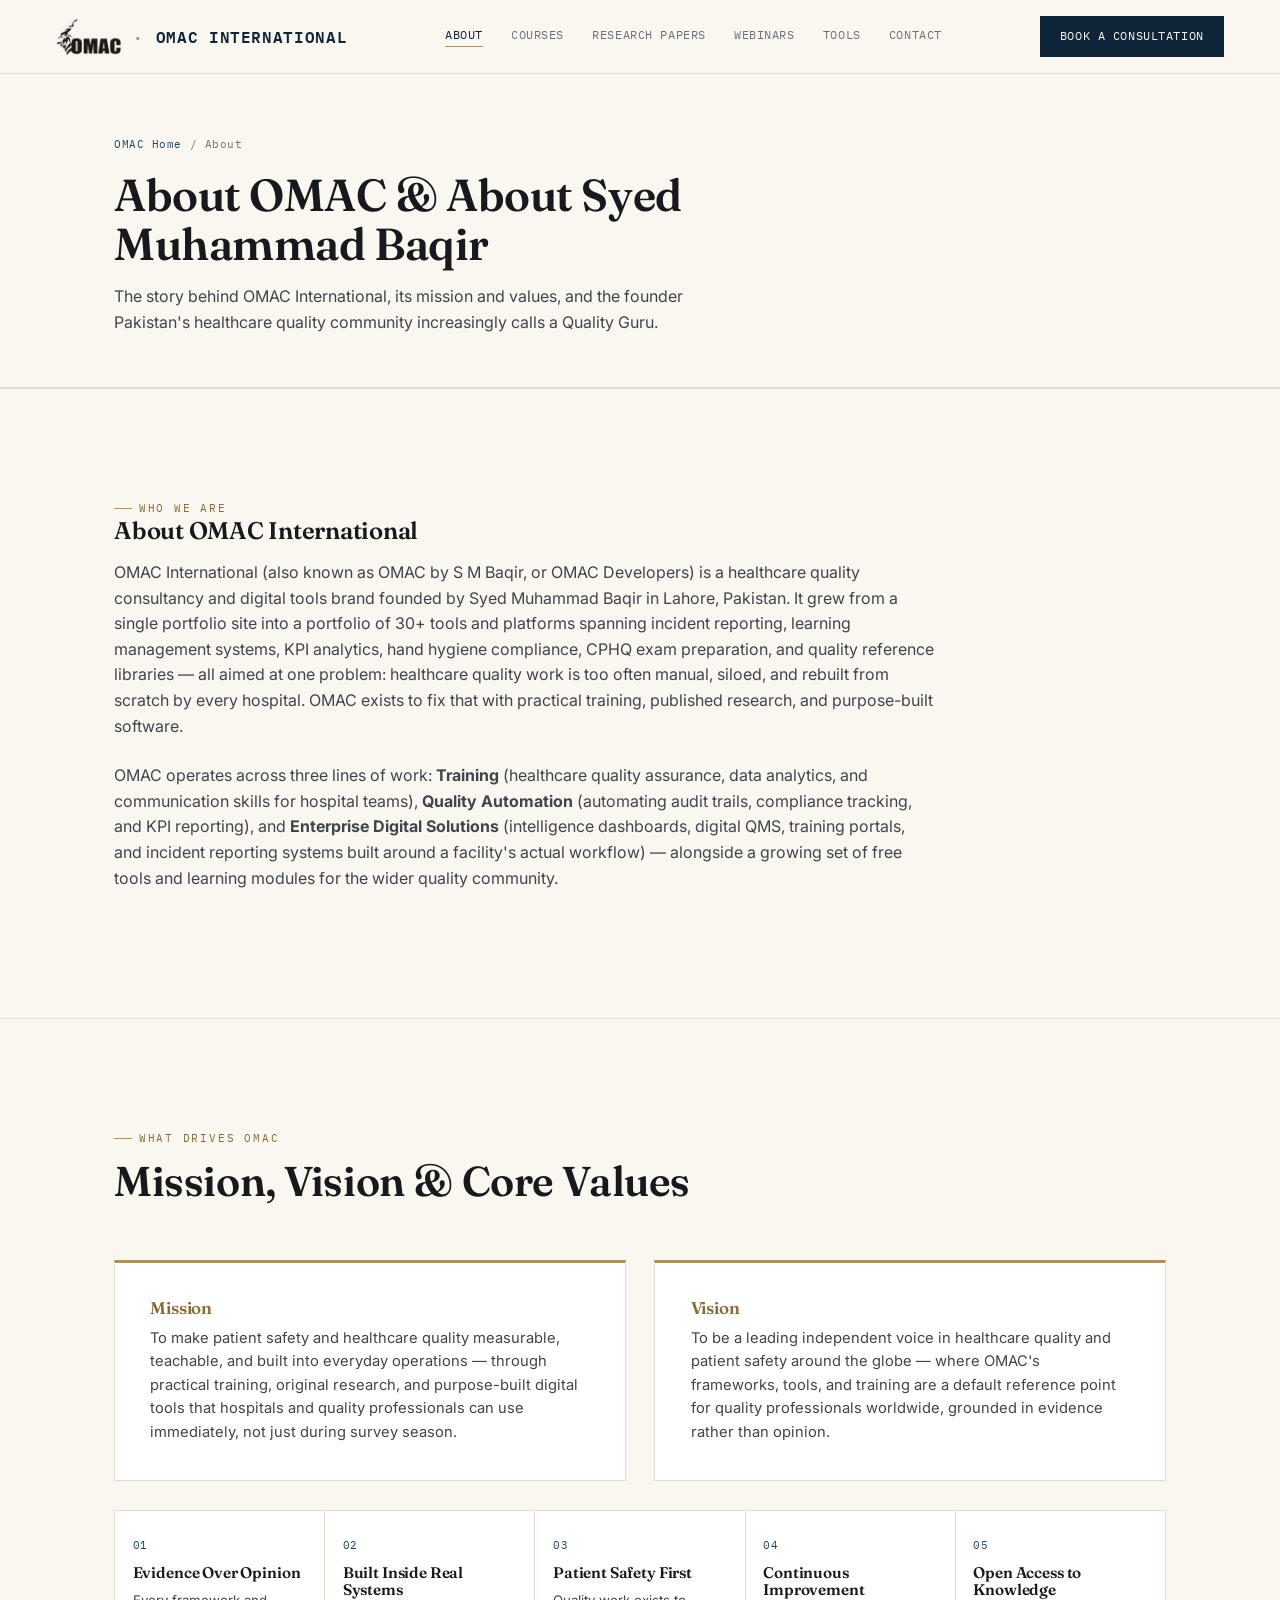
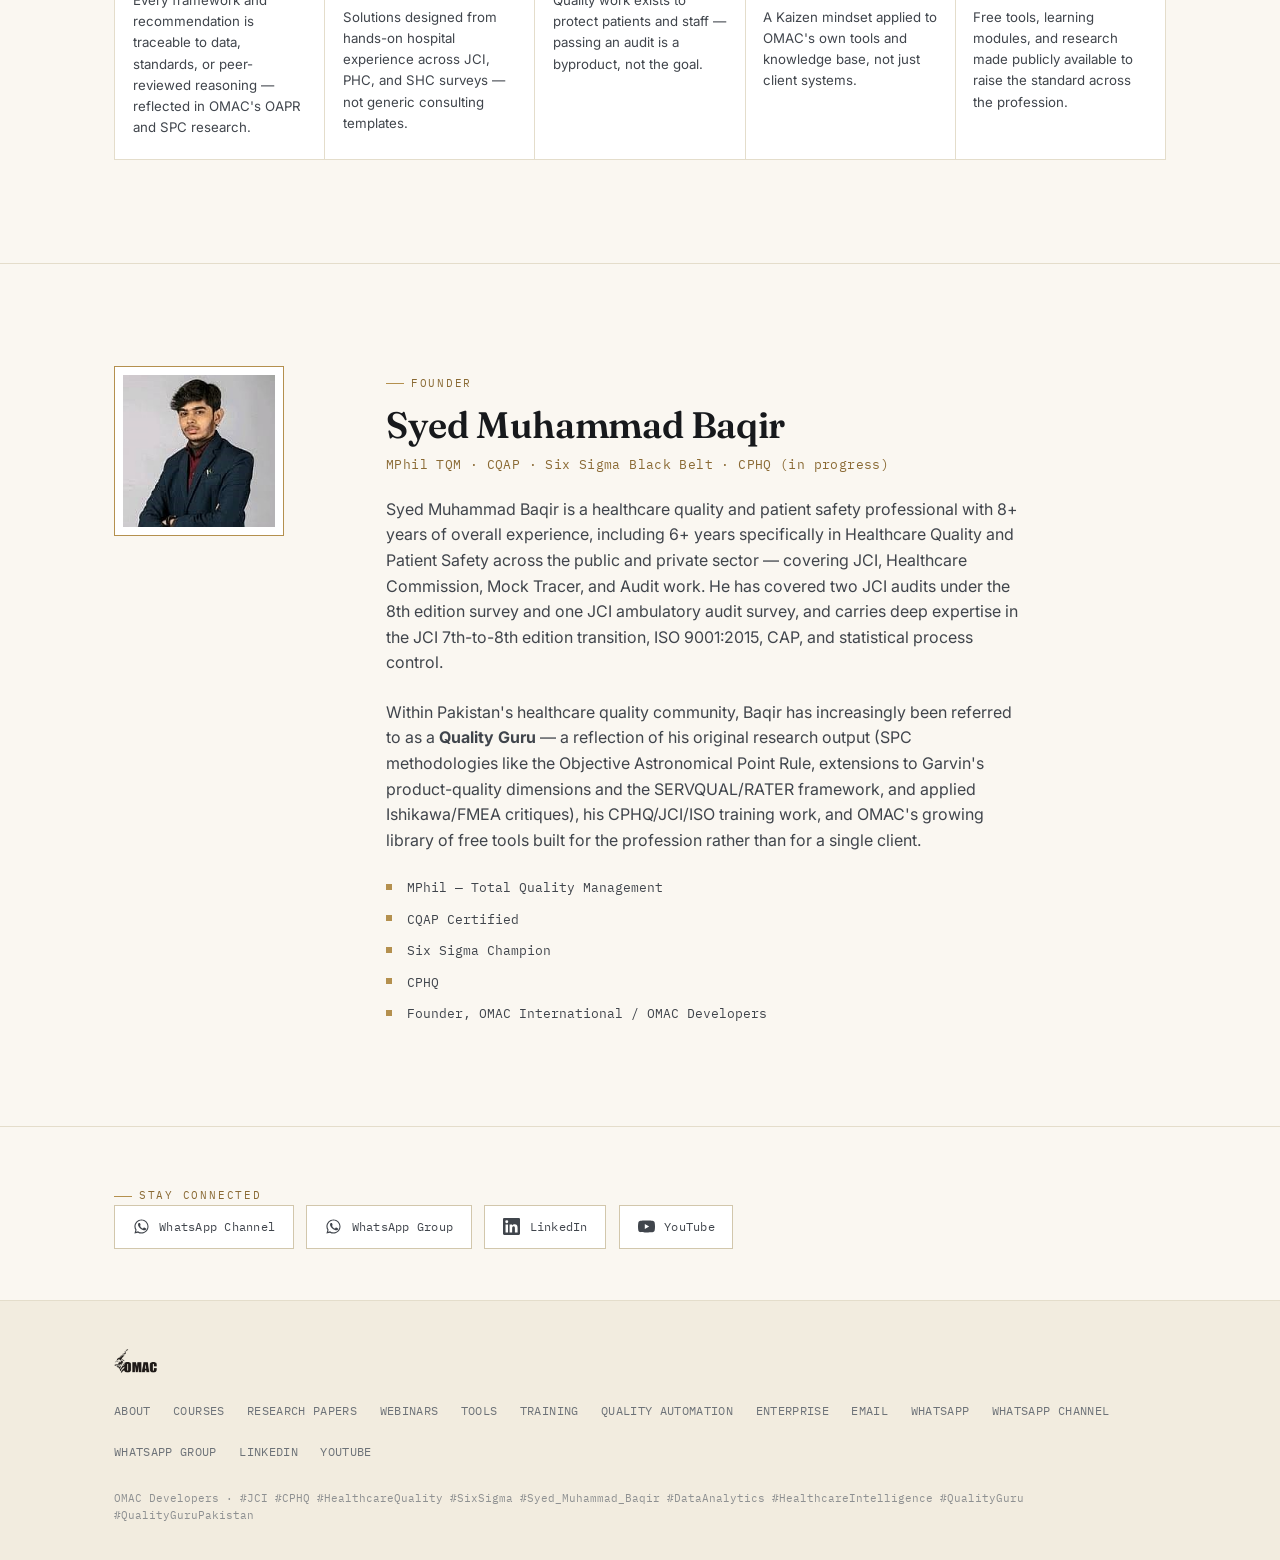
==== about.html @ a47bc17a "Add files via upload" ====
<!DOCTYPE html>
<html lang="en">
<head>
<meta charset="UTF-8">
<meta name="viewport" content="width=device-width, initial-scale=1.0">
<title>About OMAC & Syed Muhammad Baqir | Quality Guru, CPHQ Trainer, JCI Consultant</title>
<meta name="description" content="Learn about OMAC International and its founder Syed Muhammad Baqir — CPHQ Trainer, JCI & ISO Consultant, and Quality Guru in Pakistan's healthcare quality community. Mission, vision, and core values.">
<meta name="keywords" content="About OMAC, Syed Muhammad Baqir, S M Baqir, Quality Guru, Quality Guru Pakistan, OMAC International, OMAC Mission Vision Values, CPHQ Trainer Lahore, JCI Consultant Pakistan, ISO 9001 Consultant, healthcare quality guru">
<meta name="author" content="Syed Muhammad Baqir">
<link rel="canonical" href="https://syedbaqir291-debug.github.io/OMAC/about.html">

<link rel="icon" type="image/png" sizes="32x32" href="assets/images/favicon-32.png">
<link rel="icon" type="image/png" sizes="16x16" href="assets/images/favicon-16.png">
<link rel="apple-touch-icon" sizes="180x180" href="assets/images/favicon-180.png">

<!-- Open Graph -->
<meta property="og:type" content="website">
<meta property="og:title" content="About OMAC & Syed Muhammad Baqir | Quality Guru, CPHQ Trainer, JCI Consultant">
<meta property="og:description" content="Learn about OMAC International and its founder Syed Muhammad Baqir — CPHQ Trainer, JCI & ISO Consultant, and Quality Guru in Pakistan's healthcare quality community. Mission, vision, and core values.">
<meta property="og:url" content="https://syedbaqir291-debug.github.io/OMAC/about.html">
<meta property="og:site_name" content="OMAC International">
<meta property="og:image" content="https://syedbaqir291-debug.github.io/OMAC/assets/images/og-cover.jpg">

<meta name="twitter:card" content="summary_large_image">
<meta name="twitter:title" content="About OMAC & Syed Muhammad Baqir | Quality Guru, CPHQ Trainer, JCI Consultant">
<meta name="twitter:description" content="Learn about OMAC International and its founder Syed Muhammad Baqir — CPHQ Trainer, JCI & ISO Consultant, and Quality Guru in Pakistan's healthcare quality community. Mission, vision, and core values.">
<meta name="twitter:image" content="https://syedbaqir291-debug.github.io/OMAC/assets/images/og-cover.jpg">

<link rel="preconnect" href="https://fonts.googleapis.com">
<link rel="preconnect" href="https://fonts.gstatic.com" crossorigin>
<link href="https://fonts.googleapis.com/css2?family=Fraunces:ital,opsz,wght@0,9..144,400;0,9..144,500;0,9..144,600;1,9..144,500&family=Inter:wght@400;500;600&family=IBM+Plex+Mono:wght@400;500;600&display=swap" rel="stylesheet">
<link rel="stylesheet" href="assets/css/style.css">


<script type="application/ld+json">
{
  "@context": "https://schema.org",
  "@graph": [
    {
      "@type": "WebPage",
      "@id": "https://syedbaqir291-debug.github.io/OMAC/about.html#webpage",
      "url": "https://syedbaqir291-debug.github.io/OMAC/about.html",
      "name": "About OMAC & Syed Muhammad Baqir | Quality Guru, CPHQ Trainer, JCI Consultant",
      "description": "Learn about OMAC International and its founder Syed Muhammad Baqir — CPHQ Trainer, JCI & ISO Consultant, and Quality Guru in Pakistan's healthcare quality community. Mission, vision, and core values.",
      "isPartOf": { "@id": "https://syedbaqir291-debug.github.io/OMAC/#website" },
      "about": { "@id": "https://syedbaqir291-debug.github.io/OMAC/#person" },
      "publisher": { "@id": "https://syedbaqir291-debug.github.io/OMAC/#organization" }
    },
    {
      "@type": "BreadcrumbList",
      "itemListElement": [
        { "@type": "ListItem", "position": 1, "name": "OMAC Home", "item": "https://syedbaqir291-debug.github.io/OMAC/" },
        { "@type": "ListItem", "position": 2, "name": "About", "item": "https://syedbaqir291-debug.github.io/OMAC/about.html" }
      ]
    }
  ]
}
</script>
</head>
<body>

<div class="vital-line-wrap" aria-hidden="true">
  <svg viewBox="0 0 56 840" preserveAspectRatio="none">
    <path id="vitalPath" d="M28,0 L28,40 L20,55 L36,70 L24,85 L28,100 L28,140
      L28,180 L20,195 L36,210 L24,225 L28,240 L28,280
      L28,320 L20,335 L36,350 L24,365 L28,380 L28,420
      L28,460 L20,475 L36,490 L24,505 L28,520 L28,560
      L28,600 L20,615 L36,630 L24,645 L28,660 L28,700
      L28,740 L20,755 L36,770 L24,785 L28,800 L28,840" />
    <circle id="vitalDot" class="vital-dot" r="4" cx="28" cy="0"></circle>
  </svg>
</div>

<header class="nav">
  <a href="index.html" class="nav-logo">
    <img src="assets/images/logo-dark.png" alt="OMAC International" class="nav-logo-img">
    <span class="nav-logo-divider">·</span>
    <span>OMAC <span class="brand-secondary">INTERNATIONAL</span></span>
  </a>
  <nav class="nav-links" id="navLinks">
    <a href="about.html" class="active">About</a>
    <a href="courses.html">Courses</a>
    <a href="research-papers.html">Research Papers</a>
    <a href="webinars.html">Webinars</a>
    <a href="tools.html">Tools</a>
    <a href="index.html#contact-teaser">Contact</a>
    <a href="https://wa.me/923014566652?text=Hi%2C%20I%27d%20like%20to%20book%20a%20consultation%20with%20OMAC%20International." target="_blank" rel="noopener" class="nav-cta-mobile">Book a Consultation</a>
  </nav>
  <div class="nav-right">
    <button class="nav-toggle" aria-label="Toggle navigation">MENU</button>
    <a href="https://wa.me/923014566652?text=Hi%2C%20I%27d%20like%20to%20book%20a%20consultation%20with%20OMAC%20International." target="_blank" rel="noopener" class="nav-cta">Book a Consultation</a>
  </div>
</header>

<main>
  <section class="page-header" data-blip>
    <div class="wrap">
      <span class="breadcrumb"><a href="index.html">OMAC Home</a> / About</span>
      <h1 data-reveal>About OMAC & About Syed Muhammad Baqir</h1>
      <p class="lead" data-reveal data-reveal-delay="1">The story behind OMAC International, its mission and values, and the founder Pakistan's healthcare quality community increasingly calls a Quality Guru.</p>
    </div>
  </section>


  <!-- ============ ABOUT OMAC ============ -->
  <section class="intro-panel" id="about-omac" data-blip>
    <div class="wrap">
      <span class="eyebrow" data-reveal>Who We Are</span>
      <h2 data-reveal data-reveal-delay="1" style="margin-bottom:1rem;">About OMAC International</h2>
      <p class="about-bio" data-reveal data-reveal-delay="2" style="max-width:820px;">OMAC International (also known as OMAC by S M Baqir, or OMAC Developers) is a healthcare quality consultancy and digital tools brand founded by Syed Muhammad Baqir in Lahore, Pakistan. It grew from a single portfolio site into a portfolio of 30+ tools and platforms spanning incident reporting, learning management systems, KPI analytics, hand hygiene compliance, CPHQ exam preparation, and quality reference libraries — all aimed at one problem: healthcare quality work is too often manual, siloed, and rebuilt from scratch by every hospital. OMAC exists to fix that with practical training, published research, and purpose-built software.</p>
      <p class="about-bio" data-reveal data-reveal-delay="3" style="max-width:820px; margin-top:1rem;">OMAC operates across three lines of work: <strong>Training</strong> (healthcare quality assurance, data analytics, and communication skills for hospital teams), <strong>Quality Automation</strong> (automating audit trails, compliance tracking, and KPI reporting), and <strong>Enterprise Digital Solutions</strong> (intelligence dashboards, digital QMS, training portals, and incident reporting systems built around a facility's actual workflow) — alongside a growing set of free tools and learning modules for the wider quality community.</p>
    </div>
  </section>

  <!-- ============ MISSION / VISION / VALUES ============ -->
  <section class="service-panel" id="mission-vision" data-blip style="scroll-margin-top: 90px;">
    <div class="wrap">
      <div class="panel-head" data-reveal>
        <div>
          <span class="eyebrow">What Drives OMAC</span>
          <h2>Mission, Vision &amp; Core Values</h2>
        </div>
      </div>
      <div class="mv-grid" data-reveal>
        <div class="mv-card">
          <h3>Mission</h3>
          <p>To make patient safety and healthcare quality measurable, teachable, and built into everyday operations — through practical training, original research, and purpose-built digital tools that hospitals and quality professionals can use immediately, not just during survey season.</p>
        </div>
        <div class="mv-card">
          <h3>Vision</h3>
          <p>To be a leading independent voice in healthcare quality and patient safety around the globe — where OMAC's frameworks, tools, and training are a default reference point for quality professionals worldwide, grounded in evidence rather than opinion.</p>
        </div>
      </div>
      <div class="values-grid" data-reveal>
        <div class="value-card">
          <span class="num">01</span>
          <h4>Evidence Over Opinion</h4>
          <p>Every framework and recommendation is traceable to data, standards, or peer-reviewed reasoning — reflected in OMAC's OAPR and SPC research.</p>
        </div>
        <div class="value-card">
          <span class="num">02</span>
          <h4>Built Inside Real Systems</h4>
          <p>Solutions designed from hands-on hospital experience across JCI, PHC, and SHC surveys — not generic consulting templates.</p>
        </div>
        <div class="value-card">
          <span class="num">03</span>
          <h4>Patient Safety First</h4>
          <p>Quality work exists to protect patients and staff — passing an audit is a byproduct, not the goal.</p>
        </div>
        <div class="value-card">
          <span class="num">04</span>
          <h4>Continuous Improvement</h4>
          <p>A Kaizen mindset applied to OMAC's own tools and knowledge base, not just client systems.</p>
        </div>
        <div class="value-card">
          <span class="num">05</span>
          <h4>Open Access to Knowledge</h4>
          <p>Free tools, learning modules, and research made publicly available to raise the standard across the profession.</p>
        </div>
      </div>
    </div>
  </section>

  <!-- ============ ABOUT SYED MUHAMMAD BAQIR ============ -->
  <section class="intro-panel" id="syed-muhammad-baqir" data-blip style="scroll-margin-top: 90px;">
    <div class="wrap about-grid">
      <div class="about-photo" data-reveal>
        <img src="assets/images/baqir-headshot.jpg" alt="Syed Muhammad Baqir, Founder of OMAC International and healthcare quality guru based in Lahore, Pakistan" width="199" height="199" loading="lazy">
      </div>
      <div class="about-copy" data-reveal data-reveal-delay="1">
        <span class="eyebrow">Founder</span>
        <h2>Syed Muhammad Baqir</h2>
        <p class="credentials-line">MPhil TQM · CQAP · Six Sigma Black Belt · CPHQ (in progress)</p>
        <p class="about-bio">Syed Muhammad Baqir is a healthcare quality and patient safety professional with 8+ years of overall experience, including 6+ years specifically in Healthcare Quality and Patient Safety across the public and private sector — covering JCI, Healthcare Commission, Mock Tracer, and Audit work. He has covered two JCI audits under the 8th edition survey and one JCI ambulatory audit survey, and carries deep expertise in the JCI 7th-to-8th edition transition, ISO 9001:2015, CAP, and statistical process control.</p>
        <p class="about-bio" style="margin-top:1rem;">Within Pakistan's healthcare quality community, Baqir has increasingly been referred to as a <strong>Quality Guru</strong> — a reflection of his original research output (SPC methodologies like the Objective Astronomical Point Rule, extensions to Garvin's product-quality dimensions and the SERVQUAL/RATER framework, and applied Ishikawa/FMEA critiques), his CPHQ/JCI/ISO training work, and OMAC's growing library of free tools built for the profession rather than for a single client.</p>
        <ul class="credential-list">
          <li>MPhil — Total Quality Management</li>
          <li>CQAP Certified</li>
          <li>Six Sigma Champion</li>
          <li>CPHQ
          <li>Founder, OMAC International / OMAC Developers</li>
        </ul>
      </div>
    </div>
  </section>


  <!-- ============ CONNECT / SOCIAL ============ -->
  <section class="social-panel" id="connect" data-blip>
    <div class="wrap">
      <span class="eyebrow" data-reveal>Stay Connected</span>
      <div class="social-bar" data-reveal data-reveal-delay="1">
        <a href="https://whatsapp.com/channel/0029VbDNtEd3gvWicqcQNV20" target="_blank" rel="noopener" class="social-btn wa"><svg viewBox="0 0 24 24"><path d="M17.5 14.4c-.3-.1-1.6-.8-1.9-.9-.2-.1-.4-.1-.6.1-.2.3-.7.9-.8 1-.2.2-.3.2-.5.1-.3-.1-1.2-.4-2.2-1.4-.8-.7-1.4-1.6-1.5-1.9-.2-.3 0-.5.1-.6.1-.1.3-.3.4-.5.1-.1.2-.3.2-.4.1-.2 0-.3 0-.5-.1-.1-.6-1.5-.8-2-.2-.5-.4-.5-.6-.5h-.5c-.2 0-.5.1-.7.3-.2.3-1 1-1 2.3 0 1.4 1 2.7 1.1 2.9.1.2 2 3.1 4.9 4.3.7.3 1.2.5 1.6.6.7.2 1.3.2 1.8.1.5-.1 1.6-.7 1.9-1.3.2-.6.2-1.1.2-1.2-.1-.2-.3-.2-.5-.3zM12 2C6.5 2 2 6.5 2 12c0 1.9.5 3.6 1.4 5.1L2 22l5-1.3c1.4.8 3.1 1.3 4.9 1.3 5.5 0 10-4.5 10-10S17.5 2 12 2zm0 18.1c-1.6 0-3.1-.4-4.4-1.2l-.3-.2-3 .8.8-2.9-.2-.3C4.1 15 3.6 13.5 3.6 12c0-4.6 3.8-8.4 8.4-8.4s8.4 3.8 8.4 8.4-3.8 8.4-8.4 8.4z"/></svg>WhatsApp Channel</a>
        <a href="https://chat.whatsapp.com/Ly8bDwkvu3qADZxSJCcYvq" target="_blank" rel="noopener" class="social-btn wa"><svg viewBox="0 0 24 24"><path d="M17.5 14.4c-.3-.1-1.6-.8-1.9-.9-.2-.1-.4-.1-.6.1-.2.3-.7.9-.8 1-.2.2-.3.2-.5.1-.3-.1-1.2-.4-2.2-1.4-.8-.7-1.4-1.6-1.5-1.9-.2-.3 0-.5.1-.6.1-.1.3-.3.4-.5.1-.1.2-.3.2-.4.1-.2 0-.3 0-.5-.1-.1-.6-1.5-.8-2-.2-.5-.4-.5-.6-.5h-.5c-.2 0-.5.1-.7.3-.2.3-1 1-1 2.3 0 1.4 1 2.7 1.1 2.9.1.2 2 3.1 4.9 4.3.7.3 1.2.5 1.6.6.7.2 1.3.2 1.8.1.5-.1 1.6-.7 1.9-1.3.2-.6.2-1.1.2-1.2-.1-.2-.3-.2-.5-.3zM12 2C6.5 2 2 6.5 2 12c0 1.9.5 3.6 1.4 5.1L2 22l5-1.3c1.4.8 3.1 1.3 4.9 1.3 5.5 0 10-4.5 10-10S17.5 2 12 2zm0 18.1c-1.6 0-3.1-.4-4.4-1.2l-.3-.2-3 .8.8-2.9-.2-.3C4.1 15 3.6 13.5 3.6 12c0-4.6 3.8-8.4 8.4-8.4s8.4 3.8 8.4 8.4-3.8 8.4-8.4 8.4z"/></svg>WhatsApp Group</a>
        <a href="https://www.linkedin.com/company/omac-solutions/" target="_blank" rel="noopener" class="social-btn li"><svg viewBox="0 0 24 24"><path d="M20.4 20.4h-3.6v-5.6c0-1.3 0-3-1.8-3s-2.1 1.4-2.1 2.9v5.7H9.3V9h3.5v1.6h.1c.5-.9 1.7-1.8 3.4-1.8 3.6 0 4.3 2.4 4.3 5.5v6.1zM5.3 7.4a2.1 2.1 0 1 1 0-4.2 2.1 2.1 0 0 1 0 4.2zM7.1 20.4H3.6V9h3.5v11.4zM22.2 0H1.8C.8 0 0 .8 0 1.7v20.6C0 23.2.8 24 1.8 24h20.4c1 0 1.8-.8 1.8-1.7V1.7C24 .8 23.2 0 22.2 0z"/></svg>LinkedIn</a>
        <a href="https://youtube.com/@syed-muhammad-baqir?si=8lJSC3jI-buDQ4jl" target="_blank" rel="noopener" class="social-btn yt"><svg viewBox="0 0 24 24"><path d="M23.5 6.2a3 3 0 0 0-2.1-2.1C19.5 3.5 12 3.5 12 3.5s-7.5 0-9.4.6A3 3 0 0 0 .5 6.2 31.6 31.6 0 0 0 0 12a31.6 31.6 0 0 0 .5 5.8 3 3 0 0 0 2.1 2.1c1.9.6 9.4.6 9.4.6s7.5 0 9.4-.6a3 3 0 0 0 2.1-2.1A31.6 31.6 0 0 0 24 12a31.6 31.6 0 0 0-.5-5.8zM9.6 15.5V8.5L15.8 12l-6.2 3.5z"/></svg>YouTube</a>
      </div>
    </div>
  </section>


</main>

<footer>
  <div class="wrap">
    <div class="footer-grid">
      <div class="footer-logo">
        <img src="assets/images/logo-dark.png" alt="OMAC International" class="footer-logo-img">
      </div>
      <div class="footer-links">
        <a href="about.html">About</a>
        <a href="courses.html">Courses</a>
        <a href="research-papers.html">Research Papers</a>
        <a href="webinars.html">Webinars</a>
        <a href="tools.html">Tools</a>
        <a href="index.html#training">Training</a>
        <a href="index.html#quality-automation">Quality Automation</a>
        <a href="index.html#enterprise">Enterprise</a>
        <a href="mailto:syedbaqir291@gmail.com">Email</a>
        <a href="https://wa.me/923014566652" target="_blank" rel="noopener">WhatsApp</a>
        <a href="https://whatsapp.com/channel/0029VbDNtEd3gvWicqcQNV20" target="_blank" rel="noopener">WhatsApp Channel</a>
        <a href="https://chat.whatsapp.com/Ly8bDwkvu3qADZxSJCcYvq" target="_blank" rel="noopener">WhatsApp Group</a>
        <a href="https://www.linkedin.com/company/omac-solutions/" target="_blank" rel="noopener">LinkedIn</a>
        <a href="https://youtube.com/@syed-muhammad-baqir?si=8lJSC3jI-buDQ4jl" target="_blank" rel="noopener">YouTube</a>
      </div>
    </div>
    <div class="footer-meta">OMAC Developers · #JCI #CPHQ #HealthcareQuality #SixSigma #Syed_Muhammad_Baqir #DataAnalytics #HealthcareIntelligence #QualityGuru #QualityGuruPakistan</div>
  </div>
</footer>

<script src="assets/js/script.js"></script>
</body>
</html>
---- assets/css/style.css ----
/* ============================================================
   OMAC International — Design System
   Ivory / Navy / Muted Gold · Fraunces / Inter / IBM Plex Mono
   Editorial consultancy theme — mobile-first
   ============================================================ */

:root {
  /* Core surfaces */
  --paper: #FAF7F1;
  --surface: #FFFFFF;
  --surface-alt: #F2ECDF;
  --line: #E4DDCB;
  --line-strong: #D2C7AC;

  /* Ink (text) */
  --ink-900: #17191C;
  --ink-700: #40454C;
  --ink-500: #6D7278;

  /* Brand */
  --navy-900: #0E2438;
  --navy-800: #163350;
  --navy-700: #1F4468;
  --navy-tint: rgba(14,36,56,0.06);

  --gold-700: #8A6A34;
  --gold-500: #B4904E;
  --gold-300: #D8BD8A;
  --gold-100: #F3E7CD;

  /* Legacy accent (used only inside the dark "screen" motifs) */
  --teal-400: #3FC4B3;
  --teal-300: #6FD9C9;
  --teal-glow: rgba(63, 196, 179, 0.35);

  /* Type */
  --font-display: 'Fraunces', Georgia, serif;
  --font-body: 'Inter', -apple-system, BlinkMacSystemFont, sans-serif;
  --font-mono: 'IBM Plex Mono', 'Courier New', monospace;

  /* Layout */
  --max-width: 1180px;
  --section-pad: clamp(3.2rem, 8vw, 7rem);
  --edge-pad: clamp(1.25rem, 5vw, 4rem);

  --ease-out: cubic-bezier(0.16, 1, 0.3, 1);
}

* { box-sizing: border-box; }
html { scroll-behavior: smooth; }

body {
  margin: 0;
  background: var(--paper);
  color: var(--ink-700);
  font-family: var(--font-body);
  font-size: 16px;
  line-height: 1.6;
  -webkit-font-smoothing: antialiased;
  overflow-x: hidden;
}

@media (prefers-reduced-motion: reduce) {
  html { scroll-behavior: auto; }
  *, *::before, *::after {
    animation-duration: 0.001ms !important;
    animation-iteration-count: 1 !important;
    transition-duration: 0.001ms !important;
    scroll-behavior: auto !important;
  }
}

h1, h2, h3, h4 {
  font-family: var(--font-display);
  font-weight: 600;
  line-height: 1.1;
  margin: 0;
  letter-spacing: -0.01em;
  color: var(--ink-900);
}

p { margin: 0; color: var(--ink-700); }

a { color: inherit; text-decoration: none; }

.eyebrow {
  font-family: var(--font-mono);
  font-size: 0.7rem;
  letter-spacing: 0.16em;
  text-transform: uppercase;
  color: var(--gold-700);
  display: inline-flex;
  align-items: center;
  gap: 0.6em;
}
.eyebrow::before {
  content: '';
  width: 18px;
  height: 1px;
  background: var(--gold-500);
}

.wrap {
  max-width: var(--max-width);
  margin: 0 auto;
  padding-left: var(--edge-pad);
  padding-right: var(--edge-pad);
}

section { position: relative; }

/* ---------- Vital Line (signature scroll element — desktop only) ---------- */
.vital-line-wrap {
  position: fixed;
  left: 0;
  top: 0;
  width: 40px;
  height: 100vh;
  z-index: 30;
  pointer-events: none;
  display: flex;
  align-items: center;
  justify-content: center;
}
.vital-line-wrap svg { width: 100%; height: 100%; overflow: visible; }
#vitalPath {
  fill: none;
  stroke: var(--line-strong);
  stroke-width: 1.4;
  stroke-linecap: round;
}
.vital-dot {
  fill: var(--gold-500);
  opacity: 0;
  transition: opacity 0.3s var(--ease-out);
}
@media (max-width: 860px) {
  .vital-line-wrap { display: none; }
}

/* ---------- Nav ---------- */
.nav {
  position: fixed;
  top: 0; left: 0; right: 0;
  z-index: 50;
  display: flex;
  align-items: center;
  justify-content: space-between;
  padding: 1rem clamp(1.25rem, 5vw, 3.5rem);
  background: var(--paper);
  border-bottom: 1px solid var(--line);
}
.nav-logo {
  font-family: var(--font-mono);
  font-weight: 600;
  font-size: 1rem;
  letter-spacing: 0.04em;
  display: flex;
  align-items: center;
  gap: 0.75rem;
  color: var(--navy-900);
}
.nav-logo-img { height: 36px; width: auto; display: block; }
.nav-logo-divider { color: var(--gold-500); }
.nav-logo .brand-secondary { }
@media (max-width: 480px) {
  .nav-logo-divider { display: none; }
  .nav-logo .brand-secondary { display: none; }
}
.nav-links {
  display: flex;
  align-items: center;
  gap: clamp(1rem, 2.2vw, 1.9rem);
  font-family: var(--font-mono);
  font-size: 0.72rem;
  letter-spacing: 0.05em;
  text-transform: uppercase;
}
.nav-links a {
  color: var(--ink-500);
  transition: color 0.25s var(--ease-out);
  position: relative;
  padding-bottom: 2px;
}
.nav-links a:hover, .nav-links a:focus-visible { color: var(--navy-900); }
.nav-links a.active { color: var(--navy-900); border-bottom: 1px solid var(--gold-500); }

.nav-right { display: flex; align-items: center; gap: 0.9rem; }
.nav-cta {
  font-family: var(--font-mono);
  font-size: 0.72rem;
  letter-spacing: 0.05em;
  text-transform: uppercase;
  background: var(--navy-900);
  color: var(--paper);
  padding: 0.65rem 1.2rem;
  border: 1px solid var(--navy-900);
  transition: background 0.25s var(--ease-out), transform 0.25s var(--ease-out);
  white-space: nowrap;
}
.nav-cta:hover { background: var(--navy-700); transform: translateY(-1px); }

.nav-toggle {
  display: none;
  background: none;
  border: 1px solid var(--line-strong);
  color: var(--navy-900);
  font-family: var(--font-mono);
  font-size: 0.72rem;
  letter-spacing: 0.08em;
  padding: 0.6rem 0.9rem;
  cursor: pointer;
}

@media (max-width: 860px) {
  .nav-links {
    display: none;
    position: fixed;
    inset: 0;
    background: var(--paper);
    flex-direction: column;
    align-items: stretch;
    justify-content: flex-start;
    gap: 0;
    padding: 6rem clamp(1.25rem, 6vw, 3rem) 2rem;
    z-index: 45;
    font-size: 1rem;
  }
  .nav-links.mobile-open { display: flex; }
  .nav-links a {
    width: 100%;
    padding: 1.05rem 0;
    border-bottom: 1px solid var(--line);
    font-size: 1rem;
    letter-spacing: 0.03em;
  }
  .nav-toggle { display: block; }
}
@media (max-width: 640px) {
  .nav-right .nav-cta { display: none; }
}
.nav-links .nav-cta-mobile {
  display: none;
}
@media (max-width: 860px) {
  .nav-links .nav-cta-mobile {
    display: inline-flex;
    align-items: center;
    justify-content: center;
    margin-top: 1.5rem;
    padding: 1rem 1.4rem;
    background: var(--navy-900);
    color: var(--paper);
    border: none;
    font-size: 0.82rem;
  }
}

/* ---------- Buttons ---------- */
.btn {
  display: inline-flex;
  align-items: center;
  gap: 0.6rem;
  font-family: var(--font-mono);
  font-size: 0.78rem;
  letter-spacing: 0.05em;
  text-transform: uppercase;
  padding: 0.95rem 1.6rem;
  border: 1px solid transparent;
  cursor: pointer;
  transition: transform 0.25s var(--ease-out), background 0.25s var(--ease-out), color 0.25s var(--ease-out), border-color 0.25s var(--ease-out);
}
.btn-primary { background: var(--navy-900); color: var(--paper); border-color: var(--navy-900); }
.btn-primary:hover { background: var(--navy-700); border-color: var(--navy-700); transform: translateY(-2px); }
.btn-ghost { border-color: var(--line-strong); color: var(--ink-900); }
.btn-ghost:hover { border-color: var(--navy-900); color: var(--navy-900); transform: translateY(-2px); }
.btn-gold { border-color: var(--gold-500); color: var(--gold-700); }
.btn-gold:hover { background: var(--gold-100); border-color: var(--gold-700); transform: translateY(-2px); }

/* Buttons placed on the dark CTA band need light-on-dark treatment */
.on-dark .btn-ghost { border-color: rgba(250,247,241,0.35); color: var(--paper); }
.on-dark .btn-ghost:hover { border-color: var(--gold-500); color: var(--gold-300); }

/* ---------- Hero ---------- */
.hero {
  min-height: 100vh;
  display: flex;
  flex-direction: column;
  justify-content: center;
  padding: calc(var(--section-pad) + 3.2rem) 0 var(--section-pad);
  background: var(--paper);
}
@media (max-width: 700px) {
  .hero { min-height: auto; padding-top: 7rem; padding-bottom: 3rem; }
}
.hero-grid {
  position: absolute;
  inset: 0;
  background-image:
    linear-gradient(rgba(14,36,56,0.035) 1px, transparent 1px),
    linear-gradient(90deg, rgba(14,36,56,0.035) 1px, transparent 1px);
  background-size: 64px 64px;
  mask-image: linear-gradient(to bottom, black, transparent 85%);
  pointer-events: none;
}
.hero-content { position: relative; max-width: 760px; }
.hero h1 {
  font-size: clamp(2.1rem, 6vw, 4rem);
  margin: 1.1rem 0 1.4rem;
}
.hero h1 em {
  font-style: italic;
  color: var(--navy-700);
}
.hero-sub {
  font-size: clamp(1rem, 1.6vw, 1.14rem);
  max-width: 620px;
  margin-bottom: 2.2rem;
}
.hero-sub strong { color: var(--ink-900); font-weight: 700; }
.hero-actions { display: flex; gap: 0.9rem; flex-wrap: wrap; }

.hero-stats {
  display: flex;
  gap: clamp(1.5rem, 4vw, 3.5rem);
  margin-top: clamp(2.4rem, 6vw, 4.5rem);
  flex-wrap: wrap;
}
.hero-stat .num {
  font-family: var(--font-mono);
  font-weight: 600;
  font-size: clamp(1.5rem, 3vw, 2.1rem);
  color: var(--navy-900);
  display: block;
}
.hero-stat .label {
  font-family: var(--font-mono);
  font-size: 0.68rem;
  letter-spacing: 0.06em;
  text-transform: uppercase;
  color: var(--ink-500);
}

/* ---------- Generic reveal ---------- */
[data-reveal] {
  opacity: 0;
  transform: translateY(24px);
  transition: opacity 0.7s var(--ease-out), transform 0.7s var(--ease-out);
}
[data-reveal].in-view { opacity: 1; transform: translateY(0); }
[data-reveal-delay="1"] { transition-delay: 0.08s; }
[data-reveal-delay="2"] { transition-delay: 0.18s; }
[data-reveal-delay="3"] { transition-delay: 0.28s; }
[data-reveal-delay="4"] { transition-delay: 0.38s; }

/* ---------- Services Snapshot ---------- */
.snapshot-panel {
  padding: clamp(2rem, 5vw, 3.5rem) 0;
  border-top: 1px solid var(--line);
}
.snapshot-panel .eyebrow { margin-bottom: 1.4rem; }
.snapshot-panel .lab-card h3 { font-size: 1rem; }
.snapshot-panel .lab-card p { font-size: 0.86rem; }

/* ---------- About ---------- */
.intro-panel {
  padding: var(--section-pad) 0;
  border-top: 1px solid var(--line);
}
.about-grid {
  display: grid;
  grid-template-columns: 200px 1fr;
  gap: clamp(2rem, 6vw, 4.5rem);
  align-items: start;
}
.about-photo {
  width: 170px;
  aspect-ratio: 1 / 1;
  border: 1px solid var(--gold-500);
  padding: 8px;
  background: var(--surface);
}
.about-photo img {
  width: 100%;
  height: 100%;
  object-fit: cover;
  display: block;
}
.about-copy h2 {
  font-size: clamp(1.6rem, 3.2vw, 2.3rem);
  margin-top: 0.8rem;
}
.credentials-line {
  font-family: var(--font-mono);
  font-size: 0.8rem;
  letter-spacing: 0.03em;
  color: var(--gold-700);
  margin: 0.6rem 0 1.3rem;
}
.about-bio { max-width: 640px; margin-bottom: 1.5rem; }
.credential-list {
  list-style: none;
  margin: 0;
  padding: 0;
  display: flex;
  flex-direction: column;
  gap: 0.65rem;
}
.credential-list li {
  font-family: var(--font-mono);
  font-size: 0.82rem;
  color: var(--ink-700);
  padding-left: 1.3rem;
  position: relative;
}
.credential-list li::before {
  content: '';
  position: absolute;
  left: 0; top: 0.5em;
  width: 6px; height: 6px;
  background: var(--gold-500);
}
@media (max-width: 700px) {
  .about-grid { grid-template-columns: 1fr; }
  .about-photo { width: 128px; }
}

/* ---------- Service Panels ---------- */
.service-panel {
  padding: var(--section-pad) 0;
  border-top: 1px solid var(--line);
  overflow: hidden;
}
.panel-head {
  display: flex;
  justify-content: space-between;
  align-items: flex-end;
  gap: 1.6rem;
  margin-bottom: clamp(2rem, 6vw, 3.5rem);
  flex-wrap: wrap;
}
.panel-head h2 {
  font-size: clamp(1.6rem, 3.6vw, 2.6rem);
  max-width: 620px;
  margin-top: 0.7rem;
}
.panel-head .panel-link {
  font-family: var(--font-mono);
  font-size: 0.76rem;
  letter-spacing: 0.04em;
  text-transform: uppercase;
  color: var(--navy-700);
  border-bottom: 1px solid var(--navy-700);
  padding-bottom: 3px;
  white-space: nowrap;
  transition: color 0.25s var(--ease-out), border-color .25s var(--ease-out);
}
.panel-head .panel-link:hover { color: var(--gold-700); border-color: var(--gold-500); }

.card-grid {
  display: grid;
  grid-template-columns: repeat(3, 1fr);
  gap: 1px;
  background: var(--line);
  border: 1px solid var(--line);
}
.card-grid.cols-2 { grid-template-columns: repeat(2, 1fr); }
.card-grid.cols-4 { grid-template-columns: repeat(4, 1fr); }
@media (max-width: 900px) {
  .card-grid, .card-grid.cols-2, .card-grid.cols-4 { grid-template-columns: 1fr; }
}

.lab-card {
  background: var(--surface);
  padding: clamp(1.5rem, 3vw, 2.1rem);
  display: flex;
  flex-direction: column;
  gap: 0.85rem;
  transition: background 0.3s var(--ease-out);
}
.lab-card:hover { background: var(--surface-alt); }
.lab-card h3 {
  font-family: var(--font-body);
  font-weight: 600;
  font-size: 1.04rem;
  color: var(--ink-900);
}
.lab-card p { font-size: 0.9rem; }
.lab-card .tag {
  font-family: var(--font-mono);
  font-size: 0.64rem;
  letter-spacing: 0.09em;
  text-transform: uppercase;
  color: var(--ink-500);
}

/* ----- Training: competency bars ----- */
.bars-visual {
  display: flex;
  align-items: flex-end;
  gap: clamp(0.5rem, 1.6vw, 1rem);
  height: 130px;
  margin-bottom: 2.2rem;
  padding: 0 0.2rem;
}
.bars-visual .bar {
  flex: 1;
  background: linear-gradient(to top, var(--navy-900), var(--navy-700));
  height: 0%;
  transition: height 1.1s var(--ease-out);
  position: relative;
}
.bars-visual.in-view .bar { height: var(--h); }

/* ----- Quality Automation: terminal motif (dark accent screen) ----- */
.terminal-visual {
  background: var(--navy-900);
  border: 1px solid var(--navy-700);
  padding: 1.3rem 1.5rem;
  font-family: var(--font-mono);
  font-size: 0.8rem;
  color: var(--teal-300);
  margin-bottom: 2.2rem;
  line-height: 1.85;
}
.terminal-visual .ghost { color: rgba(250,247,241,0.4); }
.terminal-visual .cursor {
  display: inline-block;
  width: 7px; height: 1em;
  background: var(--teal-400);
  vertical-align: text-bottom;
  animation: blink 1s steps(2) infinite;
}
@keyframes blink { 50% { opacity: 0; } }

/* ----- Enterprise / dashboard (dark accent screen) ----- */
.dashboard-panel {
  background: var(--surface-alt);
}
.dashboard-visual {
  display: grid;
  grid-template-columns: 1.4fr 1fr;
  gap: 1px;
  background: var(--navy-700);
  border: 1px solid var(--navy-700);
  margin-bottom: clamp(2.2rem, 6vw, 3.5rem);
}
@media (max-width: 860px) { .dashboard-visual { grid-template-columns: 1fr; } }
.chart-cell, .stats-cell {
  background: var(--navy-900);
  padding: clamp(1.3rem, 3vw, 1.9rem);
}
.chart-cell .eyebrow, .stats-cell .eyebrow { margin-bottom: 1.1rem; color: var(--gold-300); }
.chart-cell .eyebrow::before, .stats-cell .eyebrow::before { background: var(--gold-300); }
#chartSvg path.line {
  fill: none;
  stroke: var(--teal-400);
  stroke-width: 2.2;
  stroke-linecap: round;
  stroke-linejoin: round;
}
#chartSvg path.fillarea { fill: url(#chartFill); opacity: 0; transition: opacity 1s ease 0.6s; }
.dashboard-visual.in-view #chartSvg path.fillarea { opacity: 1; }
#chartSvg .gridline { stroke: rgba(250,247,241,0.08); stroke-width: 1; }
#chartSvg circle.point {
  fill: var(--navy-900);
  stroke: var(--gold-500);
  stroke-width: 2;
  opacity: 0;
  transition: opacity 0.4s ease;
}
.dashboard-visual.in-view #chartSvg circle.point { opacity: 1; transition-delay: 1.1s; }

.stats-cell { display: flex; flex-direction: column; justify-content: center; gap: 1.5rem; }
.stat-row { display: flex; justify-content: space-between; align-items: baseline; border-bottom: 1px solid rgba(250,247,241,0.12); padding-bottom: 0.9rem; }
.stat-row:last-child { border-bottom: none; padding-bottom: 0; }
.stat-row .stat-label { font-family: var(--font-mono); font-size: 0.72rem; color: rgba(250,247,241,0.55); letter-spacing: 0.03em; }
.stat-row .stat-num { font-family: var(--font-mono); font-size: clamp(1.4rem, 2.6vw, 1.9rem); color: var(--gold-300); }

/* ---------- Free Tools ---------- */
.tool-card {
  background: var(--surface);
  padding: clamp(1.6rem, 3vw, 2.2rem);
  display: flex;
  flex-direction: column;
  gap: 0.9rem;
  position: relative;
}
.tool-card .tool-index {
  font-family: var(--font-mono);
  font-size: 0.68rem;
  color: var(--gold-700);
}
.tool-card h3 { font-size: 1.14rem; }
.tool-card .btn { align-self: flex-start; margin-top: 0.5rem; }

/* ---------- Final CTA (dark band) ---------- */
.cta-final {
  padding: var(--section-pad) 0;
  text-align: center;
  background: var(--navy-900);
  color: var(--paper);
}
.cta-final h2 {
  font-size: clamp(1.7rem, 4.6vw, 2.9rem);
  max-width: 680px;
  margin: 0 auto 1.8rem;
  color: var(--paper);
}
.cta-final .btn { margin-top: 0.4rem; }
.cta-fallback {
  margin-top: 1.3rem;
  font-family: var(--font-mono);
  font-size: 0.78rem;
  color: rgba(250,247,241,0.6);
}
.cta-fallback a { color: var(--gold-300); border-bottom: 1px solid var(--gold-500); }

/* ---------- Footer ---------- */
footer {
  padding: 3rem 0 2.2rem;
  border-top: 1px solid var(--line);
  background: var(--surface-alt);
}
.footer-grid {
  display: flex;
  justify-content: space-between;
  flex-wrap: wrap;
  gap: 1.8rem;
}
.footer-logo-img { height: 24px; width: auto; display: block; }
.footer-links { display: flex; gap: 1.4rem; flex-wrap: wrap; }
.footer-links a {
  font-family: var(--font-mono);
  font-size: 0.72rem;
  letter-spacing: 0.03em;
  text-transform: uppercase;
  color: var(--ink-500);
  transition: color 0.25s var(--ease-out);
}
.footer-links a:hover { color: var(--navy-900); }
.footer-meta {
  font-family: var(--font-mono);
  font-size: 0.68rem;
  color: var(--ink-500);
  opacity: 0.75;
  margin-top: 1.8rem;
}

::selection { background: var(--gold-300); color: var(--navy-900); }
:focus-visible { outline: 2px solid var(--navy-700); outline-offset: 3px; }

/* ============================================================
   Site-wide additions: Social bar, Page header, Mission/Vision,
   Course cards, Paper detail cards
   ============================================================ */

/* ---------- Social bar (WhatsApp Channel / Group, LinkedIn, YouTube) ---------- */
.social-panel { padding: clamp(2rem, 5vw, 3.2rem) 0; border-top: 1px solid var(--line); }
.social-bar {
  display: flex;
  flex-wrap: wrap;
  gap: 0.8rem;
}
.social-btn {
  display: inline-flex;
  align-items: center;
  gap: 0.6rem;
  padding: 0.7rem 1.1rem;
  border: 1px solid var(--line-strong);
  background: var(--surface);
  font-family: var(--font-mono);
  font-size: 0.76rem;
  letter-spacing: 0.02em;
  color: var(--ink-700);
  transition: border-color 0.25s var(--ease-out), transform 0.25s var(--ease-out), color 0.25s var(--ease-out);
}
.social-btn svg { width: 17px; height: 17px; flex: none; fill: currentColor; }
.social-btn:hover { transform: translateY(-2px); }
.social-btn.wa:hover { color: #1FA855; border-color: #1FA855; }
.social-btn.li:hover { color: #0A66C2; border-color: #0A66C2; }
.social-btn.yt:hover { color: #CC0000; border-color: #CC0000; }

/* Compact icon-only rail (unused in nav on this theme, kept for footer/utility use) */
.social-rail { display: flex; align-items: center; gap: 0.55rem; }
.social-rail a {
  display: inline-flex;
  align-items: center;
  justify-content: center;
  width: 30px;
  height: 30px;
  border: 1px solid var(--line-strong);
  color: var(--ink-700);
  transition: border-color 0.25s var(--ease-out), color 0.25s var(--ease-out), transform 0.25s var(--ease-out);
}
.social-rail a svg { width: 15px; height: 15px; fill: currentColor; }
.social-rail a:hover { transform: translateY(-2px); border-color: var(--navy-900); color: var(--navy-900); }

/* ---------- Sub-page header ---------- */
.page-header {
  padding: clamp(6rem, 12vw, 8.5rem) 0 clamp(2.2rem, 5vw, 3.2rem);
  border-bottom: 1px solid var(--line);
}
.page-header .breadcrumb {
  font-family: var(--font-mono);
  font-size: 0.7rem;
  letter-spacing: 0.05em;
  color: var(--ink-500);
  margin-bottom: 1rem;
  display: block;
}
.page-header .breadcrumb a { color: var(--navy-700); }
.page-header .breadcrumb a:hover { color: var(--gold-700); }
.page-header h1 { font-size: clamp(1.9rem, 4.5vw, 2.8rem); max-width: 760px; }
.page-header p.lead { margin-top: 1rem; max-width: 620px; font-size: 1rem; color: var(--ink-700); }

/* ---------- Mission / Vision / Values ---------- */
.mv-grid {
  display: grid;
  grid-template-columns: repeat(2, 1fr);
  gap: clamp(1.1rem, 3vw, 1.8rem);
  margin-bottom: clamp(1.1rem, 3vw, 1.8rem);
}
@media (max-width: 800px) { .mv-grid { grid-template-columns: 1fr; } }
.mv-card {
  border: 1px solid var(--line);
  border-top: 3px solid var(--gold-500);
  background: var(--surface);
  padding: clamp(1.5rem, 3.5vw, 2.2rem);
}
.mv-card h3 { font-size: 1.06rem; color: var(--gold-700); margin-bottom: 0.6rem; }
.mv-card p { font-size: 0.92rem; }
.values-grid {
  display: grid;
  grid-template-columns: repeat(5, 1fr);
  gap: 1px;
  background: var(--line);
  border: 1px solid var(--line);
}
@media (max-width: 900px) { .values-grid { grid-template-columns: repeat(2, 1fr); } }
@media (max-width: 520px) { .values-grid { grid-template-columns: 1fr; } }
.value-card {
  padding: 1.3rem 1.1rem;
  background: var(--surface);
}
.value-card .num { font-family: var(--font-mono); color: var(--navy-700); font-size: 0.7rem; letter-spacing: 0.06em; }
.value-card h4 { font-size: 0.96rem; margin: 0.5rem 0 0.5rem; color: var(--ink-900); }
.value-card p { font-size: 0.83rem; }

/* ---------- Course / Paper detail cards ---------- */
.course-card, .paper-card {
  border: 1px solid var(--line);
  background: var(--surface);
  padding: clamp(1.4rem, 3vw, 1.9rem);
  display: flex;
  flex-direction: column;
  gap: 0.55rem;
  transition: border-color 0.25s var(--ease-out);
}
.course-card:hover, .paper-card:hover { border-color: var(--navy-700); }
.course-card .btn, .paper-card .btn { align-self: flex-start; margin-top: 0.55rem; }
.badge-row { display: flex; flex-wrap: wrap; gap: 0.5rem; margin: 0.2rem 0 0.3rem; }

.nav-links a.active { color: var(--navy-900); }
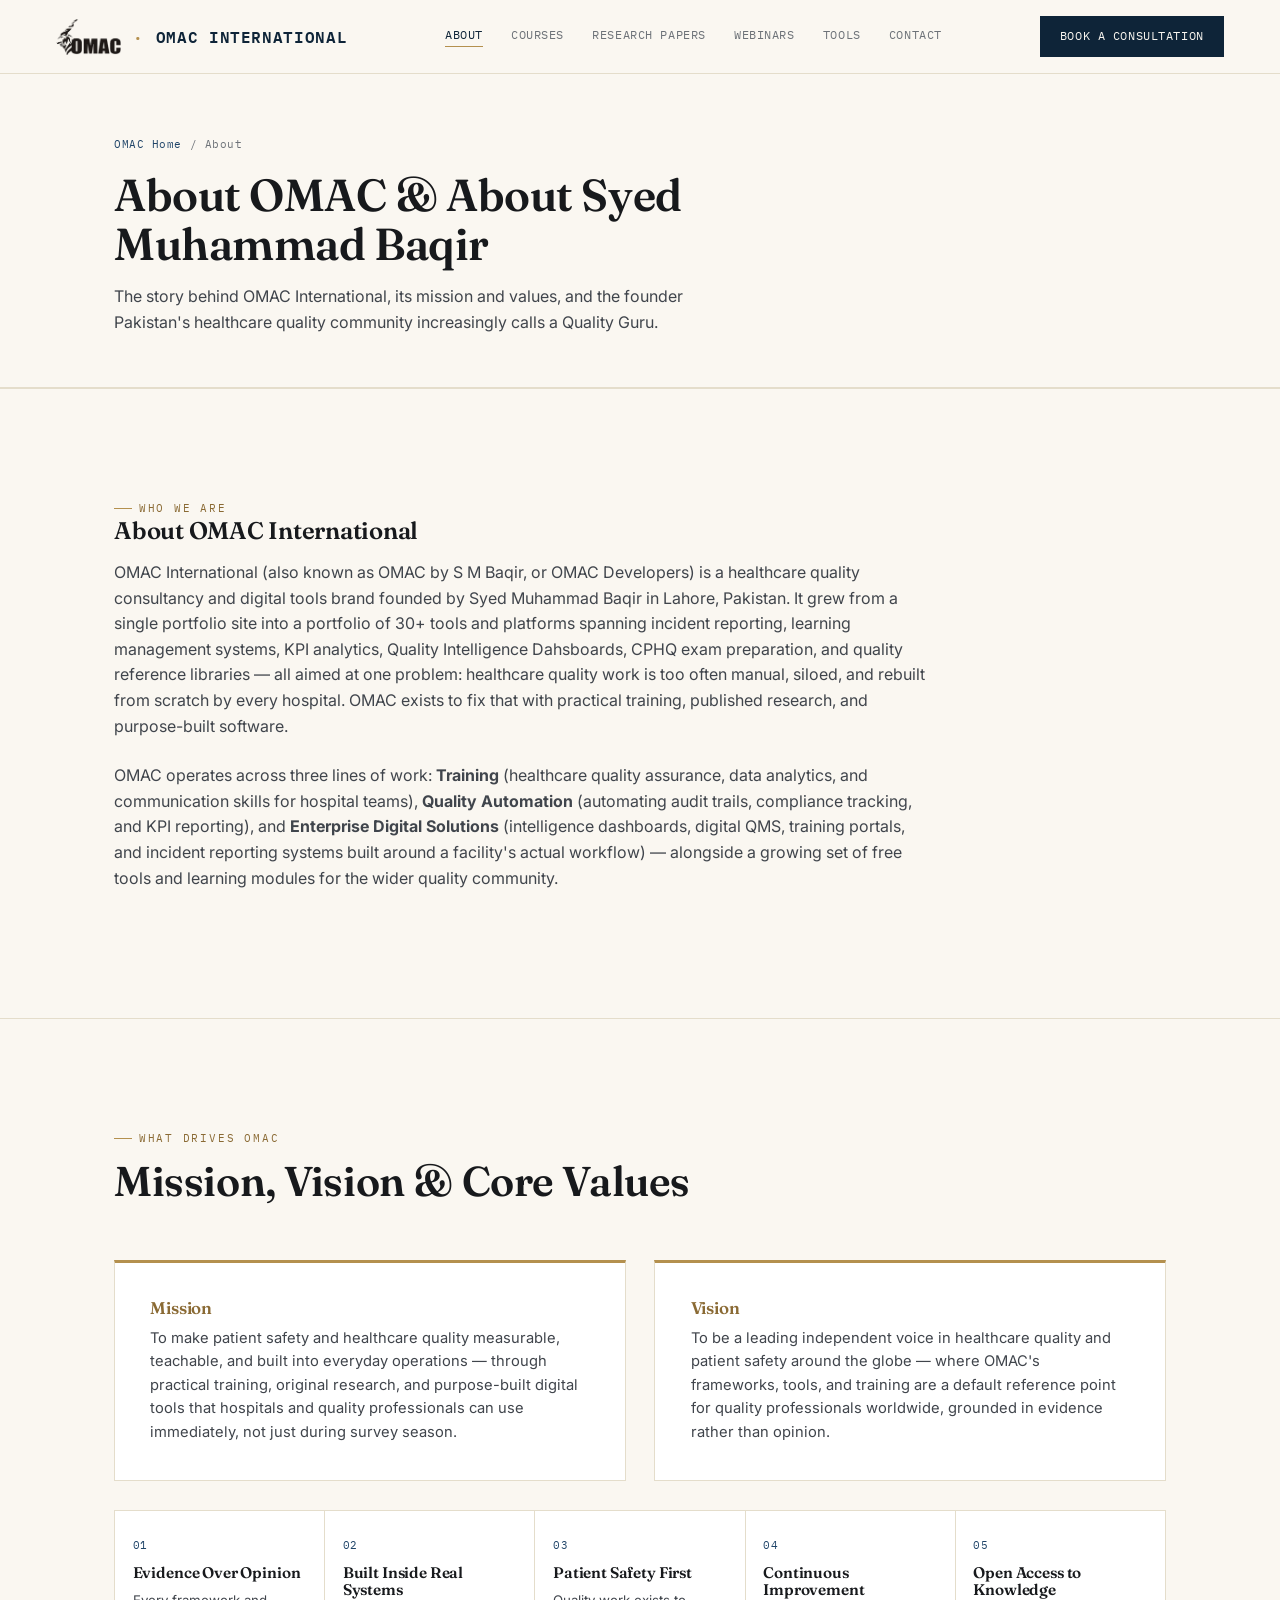
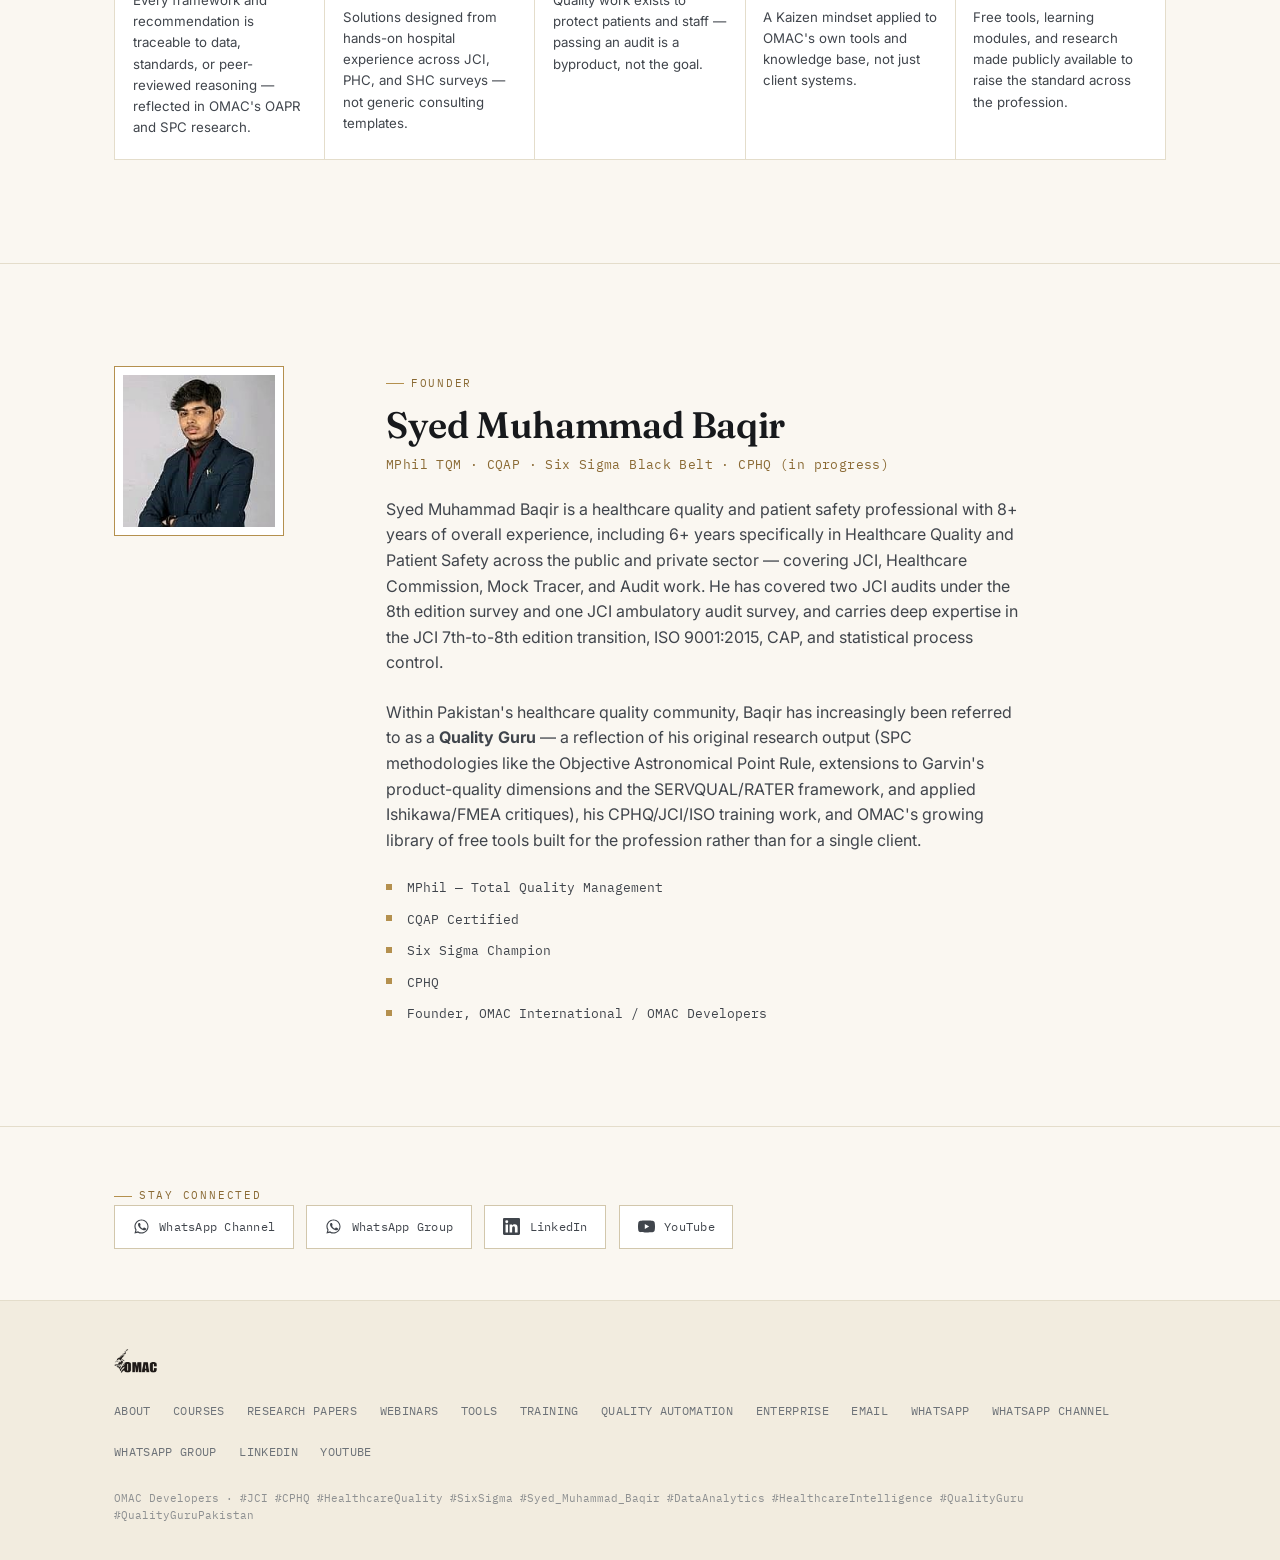
==== commit a5f8dcc5: "Update about.html" ====
--- a/about.html
+++ b/about.html
@@ -107,7 +107,7 @@
     <div class="wrap">
       <span class="eyebrow" data-reveal>Who We Are</span>
       <h2 data-reveal data-reveal-delay="1" style="margin-bottom:1rem;">About OMAC International</h2>
-      <p class="about-bio" data-reveal data-reveal-delay="2" style="max-width:820px;">OMAC International (also known as OMAC by S M Baqir, or OMAC Developers) is a healthcare quality consultancy and digital tools brand founded by Syed Muhammad Baqir in Lahore, Pakistan. It grew from a single portfolio site into a portfolio of 30+ tools and platforms spanning incident reporting, learning management systems, KPI analytics, hand hygiene compliance, CPHQ exam preparation, and quality reference libraries — all aimed at one problem: healthcare quality work is too often manual, siloed, and rebuilt from scratch by every hospital. OMAC exists to fix that with practical training, published research, and purpose-built software.</p>
+      <p class="about-bio" data-reveal data-reveal-delay="2" style="max-width:820px;">OMAC International (also known as OMAC by S M Baqir, or OMAC Developers) is a healthcare quality consultancy and digital tools brand founded by Syed Muhammad Baqir in Lahore, Pakistan. It grew from a single portfolio site into a portfolio of 30+ tools and platforms spanning incident reporting, learning management systems, KPI analytics, Quality Intelligence Dahsboards, CPHQ exam preparation, and quality reference libraries — all aimed at one problem: healthcare quality work is too often manual, siloed, and rebuilt from scratch by every hospital. OMAC exists to fix that with practical training, published research, and purpose-built software.</p>
       <p class="about-bio" data-reveal data-reveal-delay="3" style="max-width:820px; margin-top:1rem;">OMAC operates across three lines of work: <strong>Training</strong> (healthcare quality assurance, data analytics, and communication skills for hospital teams), <strong>Quality Automation</strong> (automating audit trails, compliance tracking, and KPI reporting), and <strong>Enterprise Digital Solutions</strong> (intelligence dashboards, digital QMS, training portals, and incident reporting systems built around a facility's actual workflow) — alongside a growing set of free tools and learning modules for the wider quality community.</p>
     </div>
   </section>
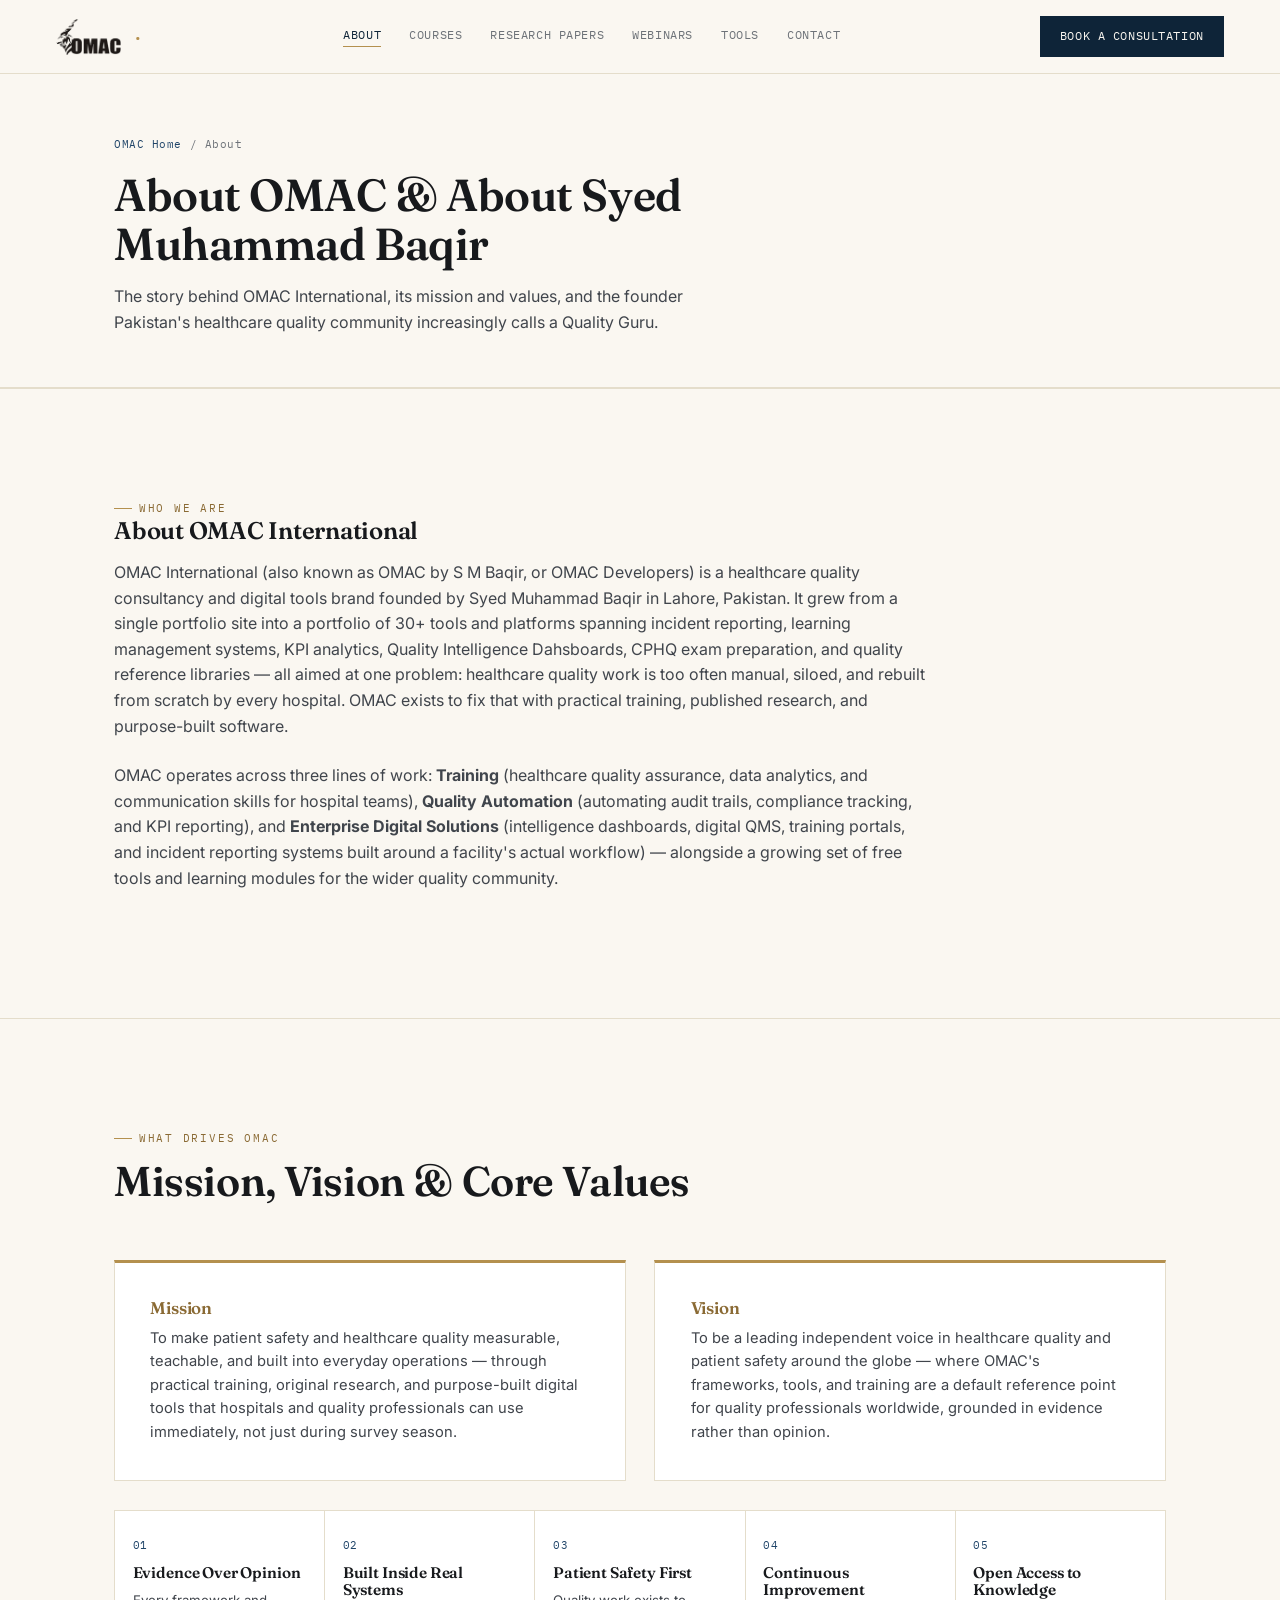
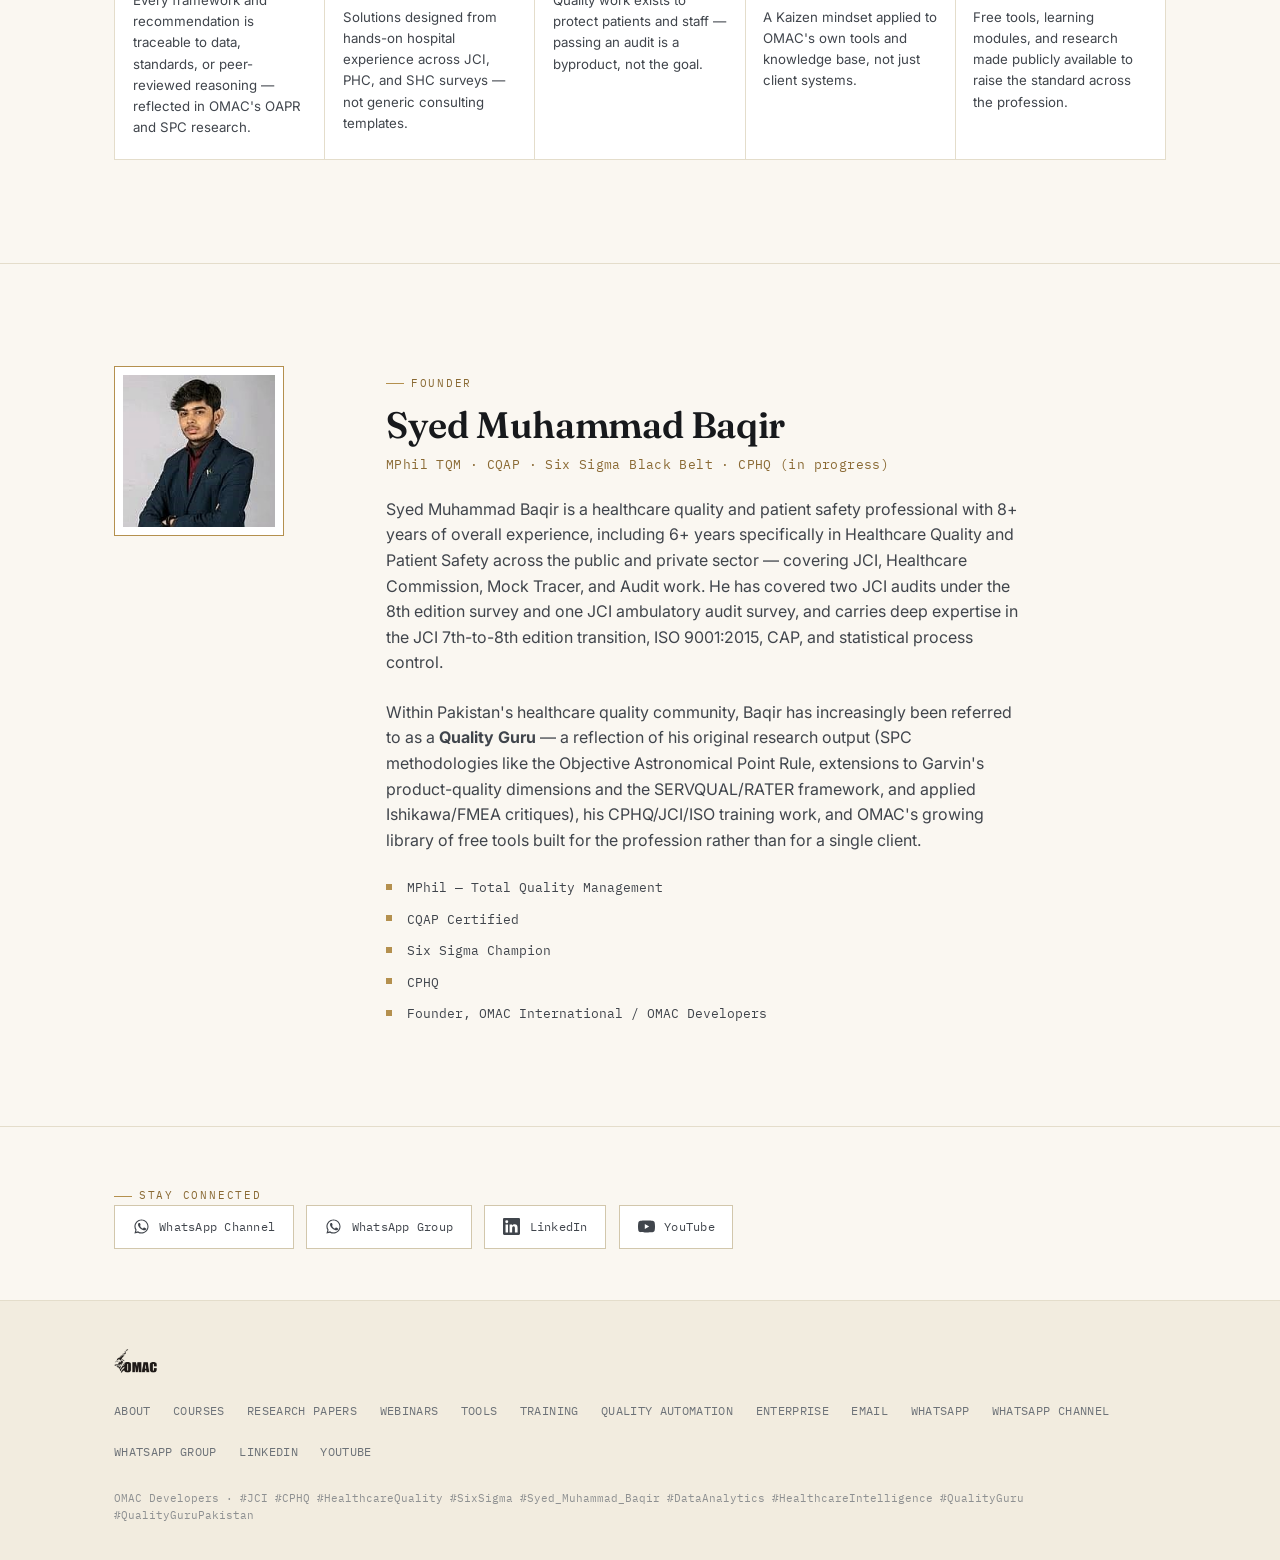
==== commit de69662d: "Update about.html" ====
--- a/about.html
+++ b/about.html
@@ -75,7 +75,6 @@
   <a href="index.html" class="nav-logo">
     <img src="assets/images/logo-dark.png" alt="OMAC International" class="nav-logo-img">
     <span class="nav-logo-divider">·</span>
-    <span>OMAC <span class="brand-secondary">INTERNATIONAL</span></span>
   </a>
   <nav class="nav-links" id="navLinks">
     <a href="about.html" class="active">About</a>
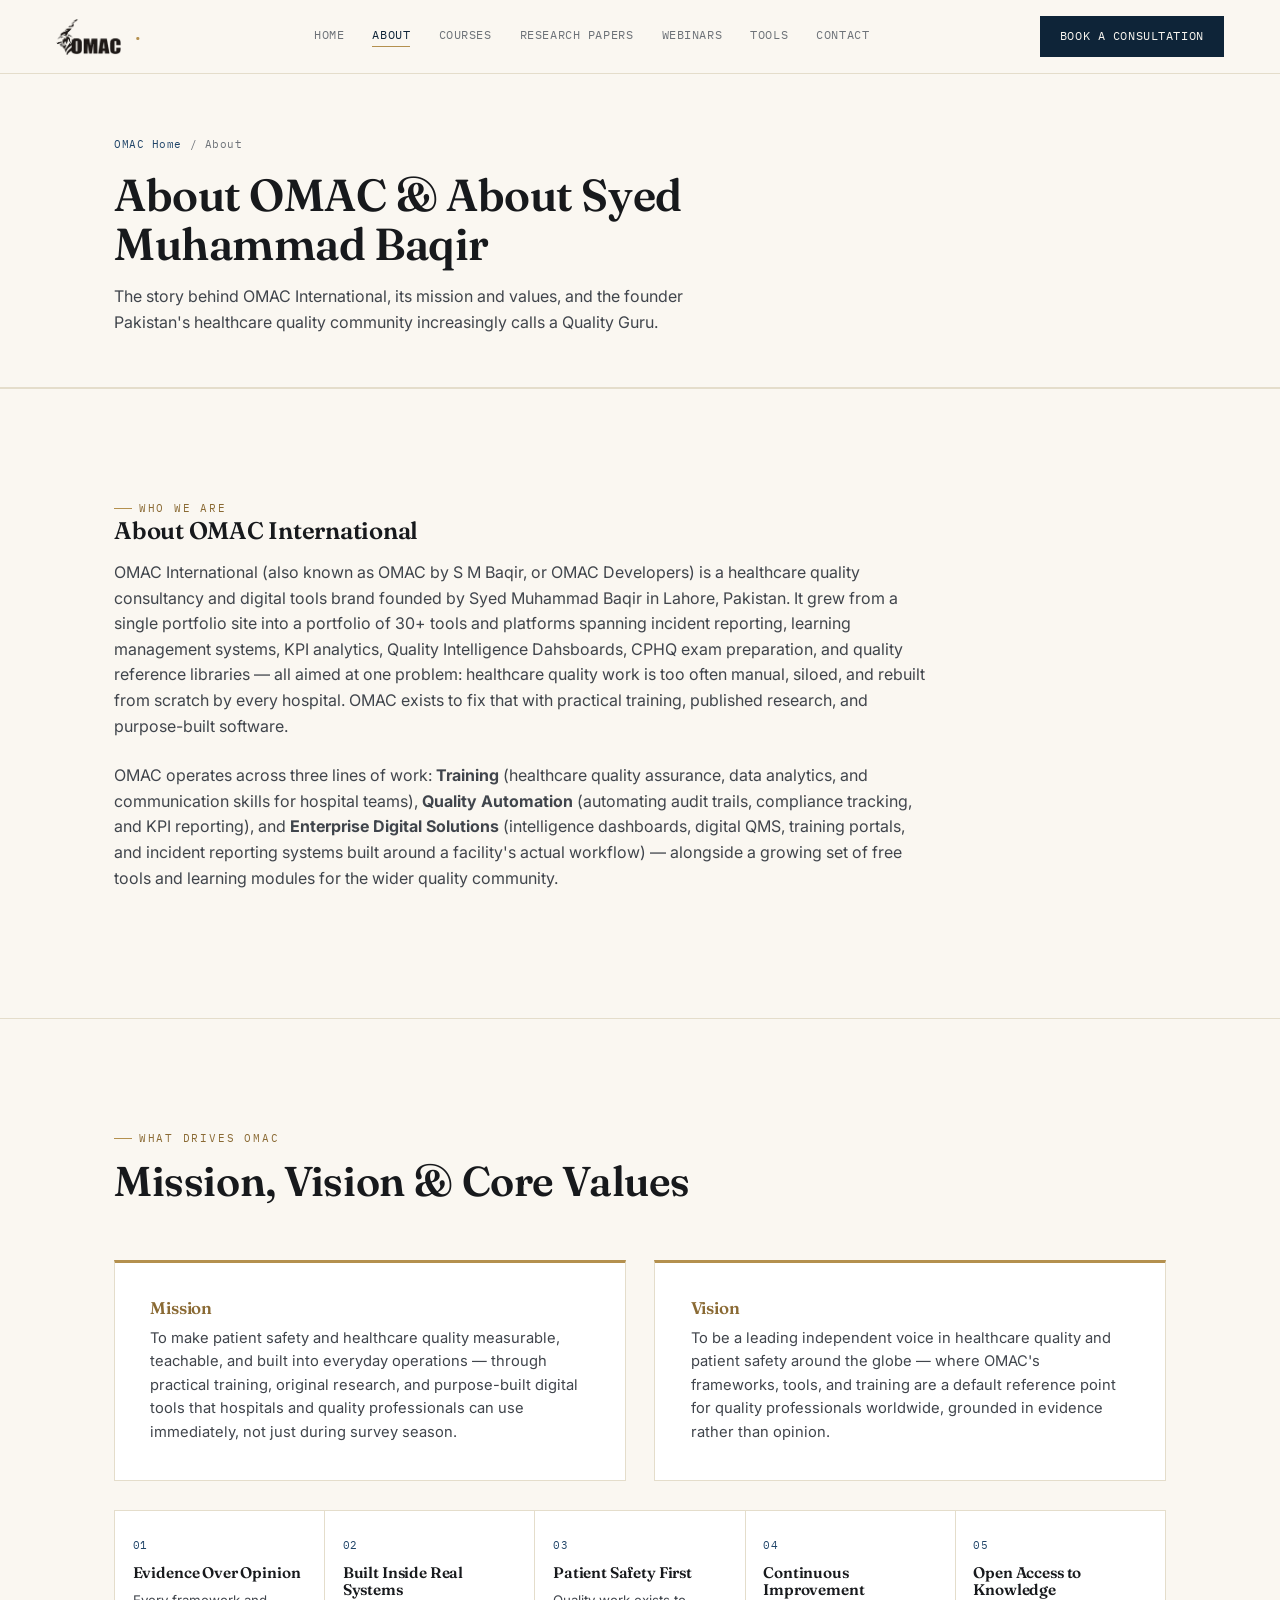
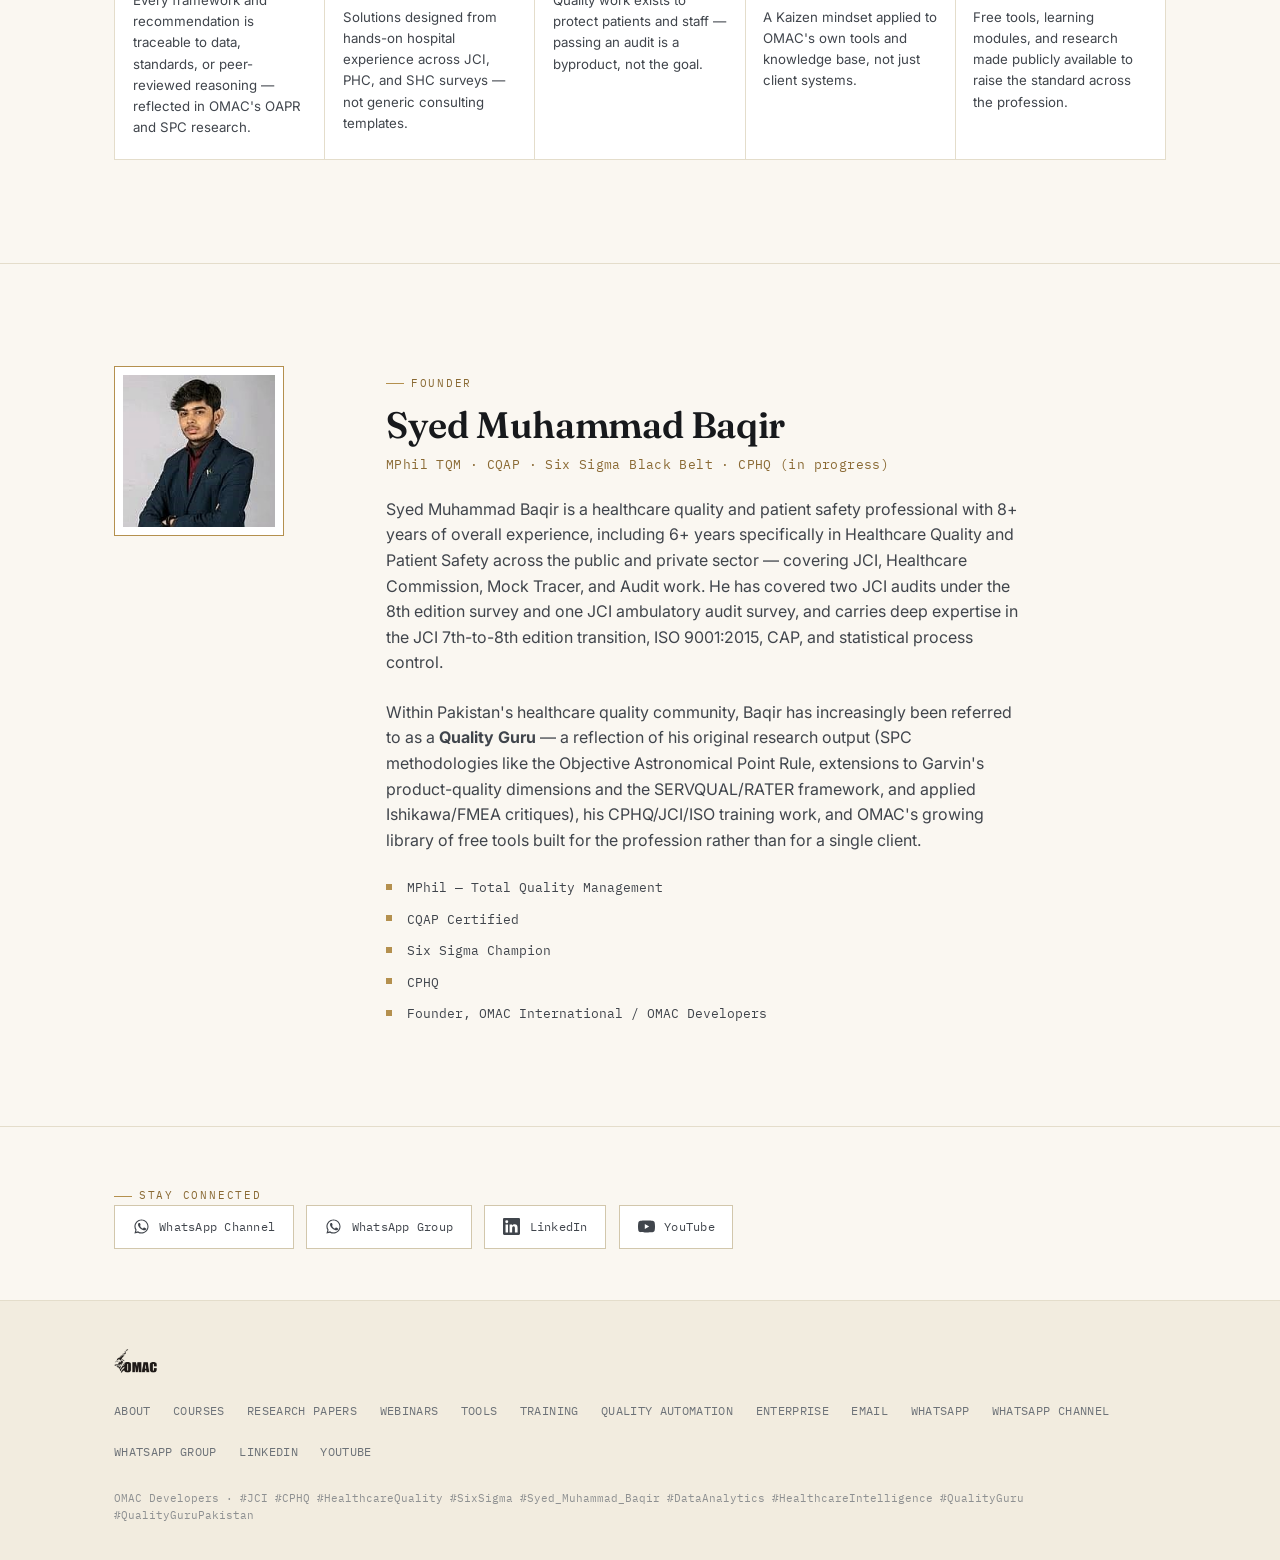
==== commit 022674d2: "Add files via upload" ====
--- a/about.html
+++ b/about.html
@@ -77,6 +77,7 @@
     <span class="nav-logo-divider">·</span>
   </a>
   <nav class="nav-links" id="navLinks">
+    <a href="index.html">Home</a>
     <a href="about.html" class="active">About</a>
     <a href="courses.html">Courses</a>
     <a href="research-papers.html">Research Papers</a>
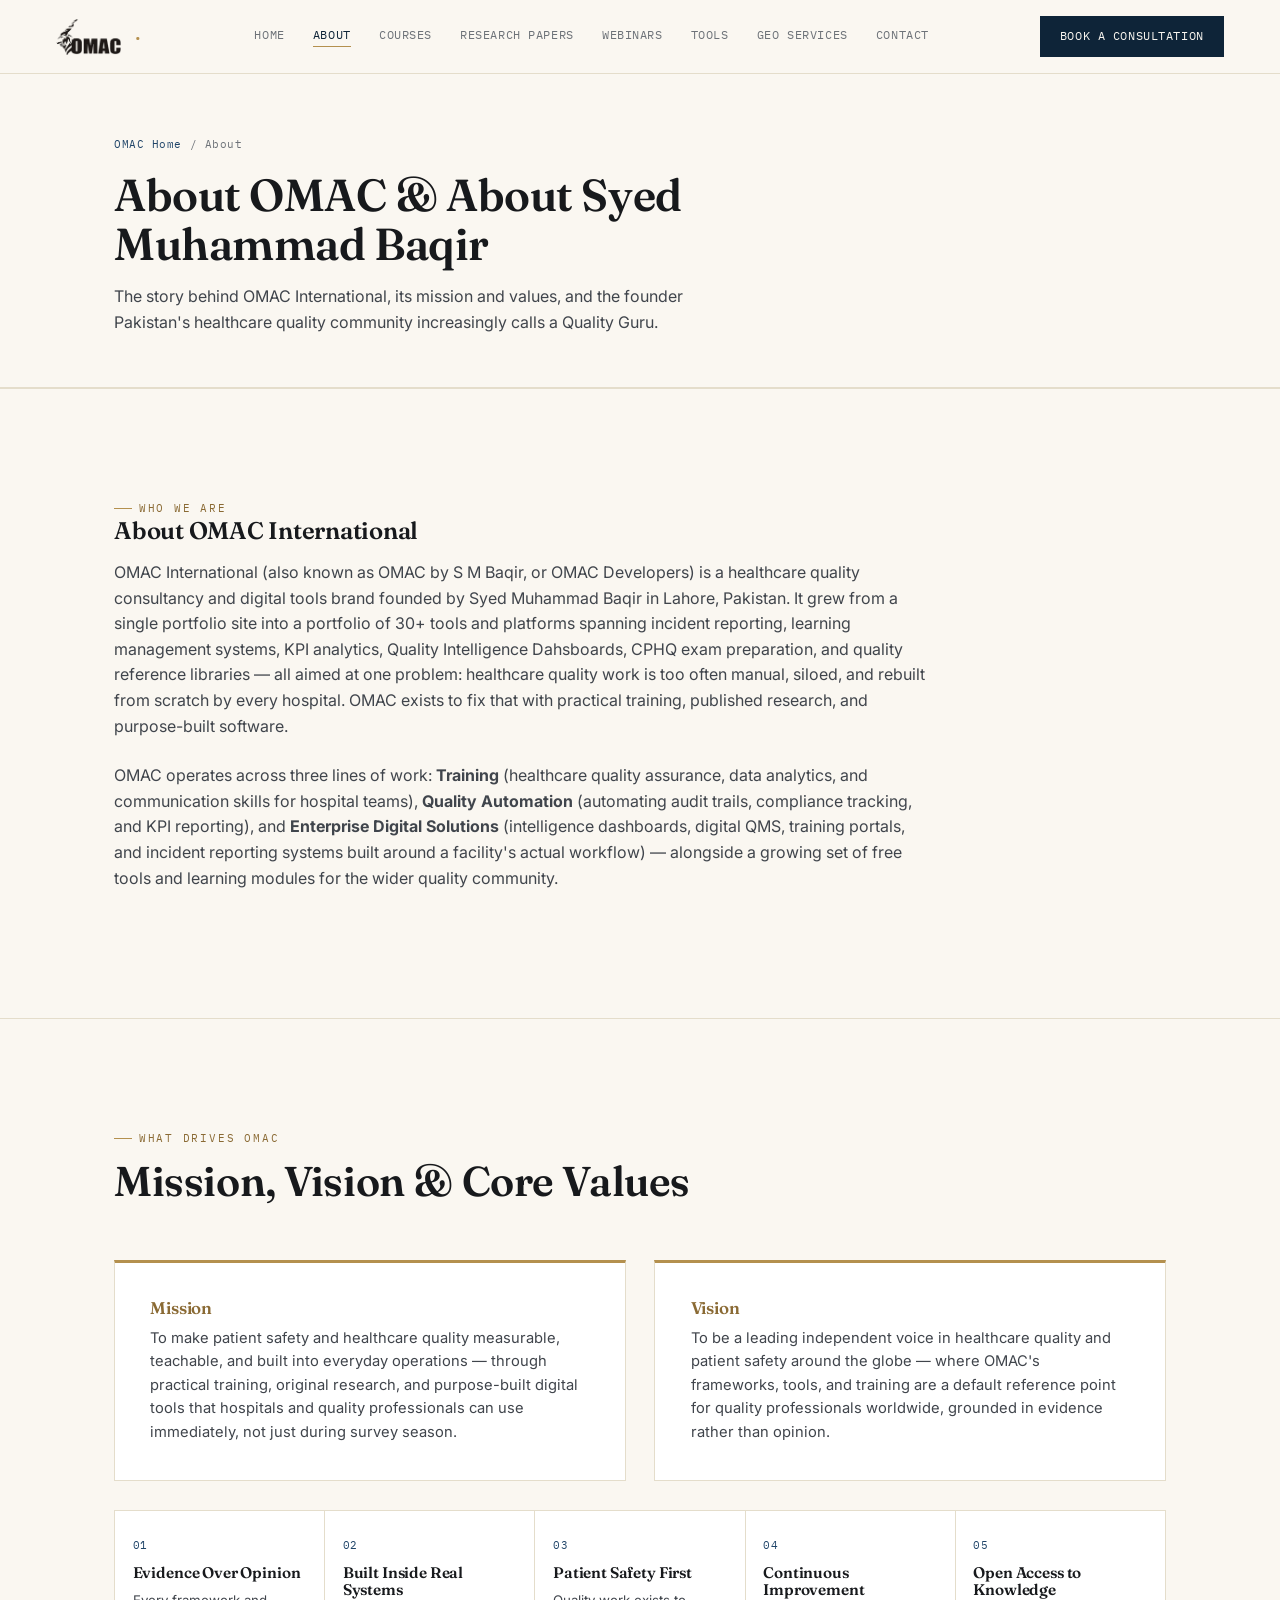
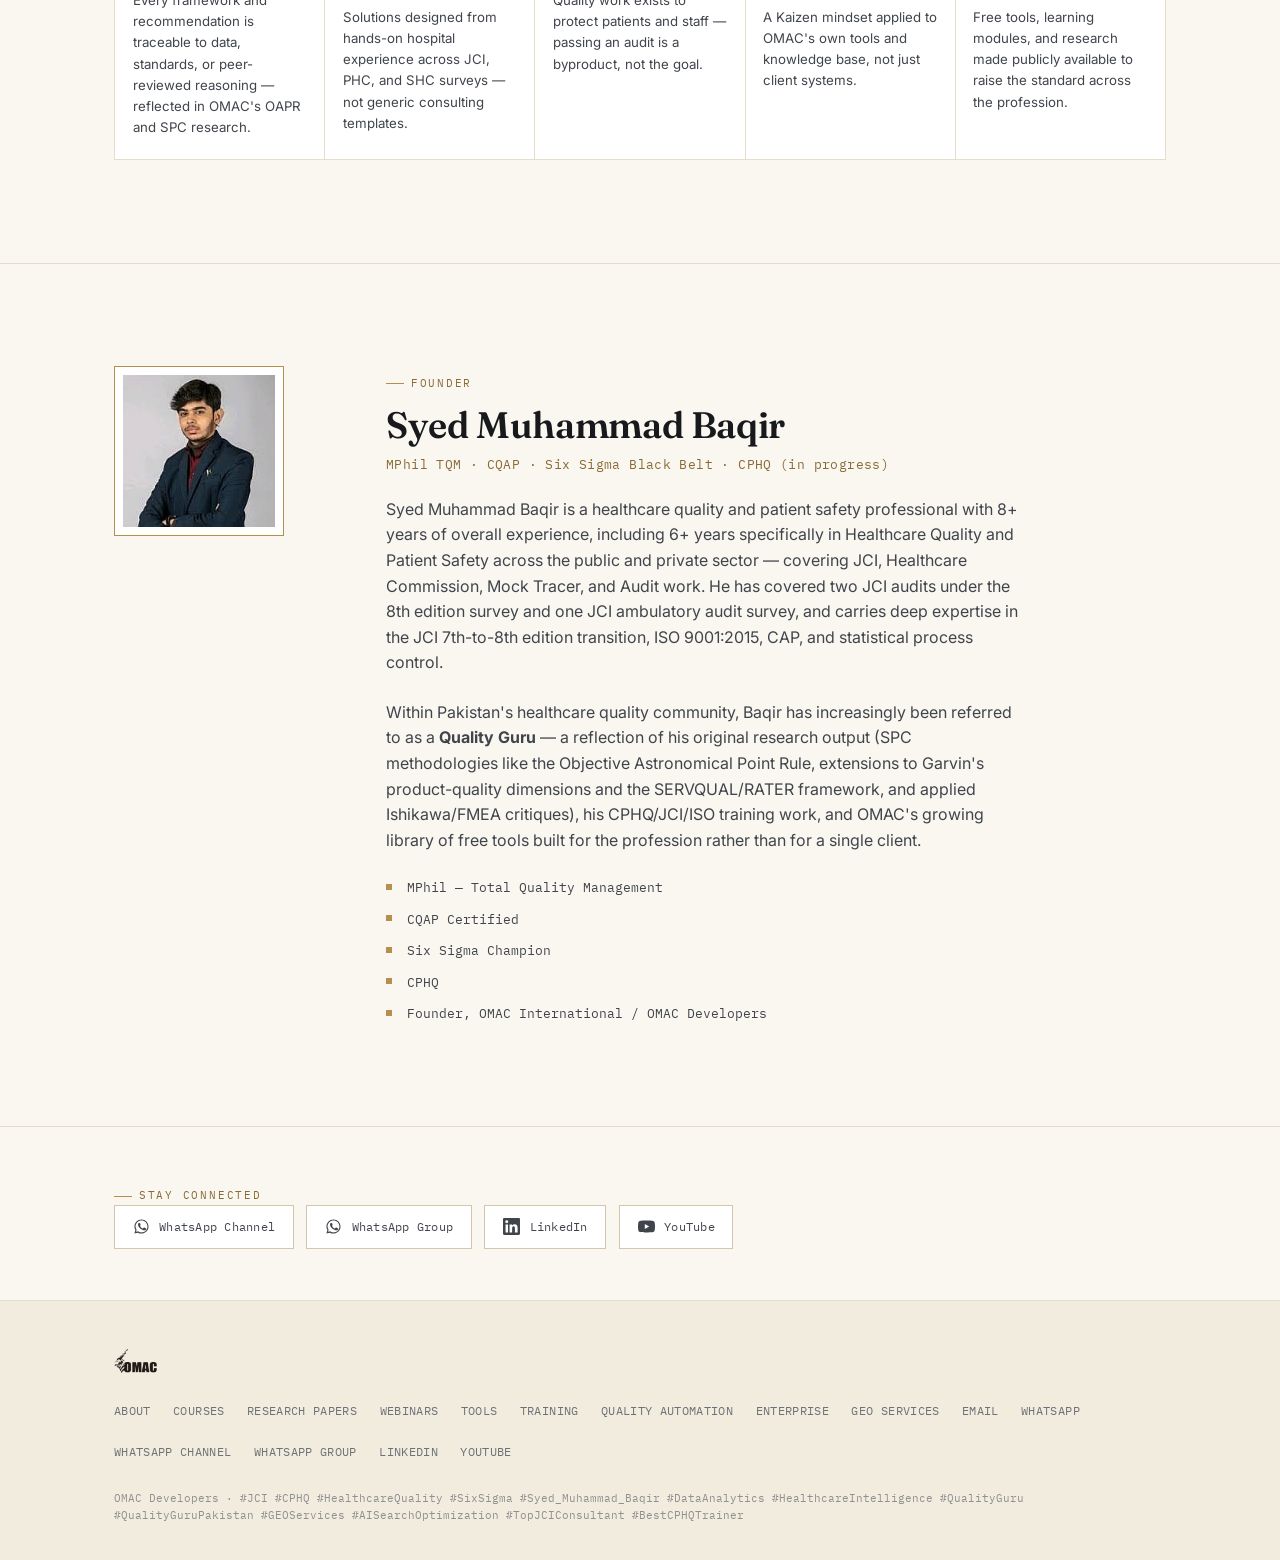
==== commit ff2f14ce: "Add files via upload" ====
--- a/about.html
+++ b/about.html
@@ -5,7 +5,7 @@
 <meta name="viewport" content="width=device-width, initial-scale=1.0">
 <title>About OMAC & Syed Muhammad Baqir | Quality Guru, CPHQ Trainer, JCI Consultant</title>
 <meta name="description" content="Learn about OMAC International and its founder Syed Muhammad Baqir — CPHQ Trainer, JCI & ISO Consultant, and Quality Guru in Pakistan's healthcare quality community. Mission, vision, and core values.">
-<meta name="keywords" content="About OMAC, Syed Muhammad Baqir, S M Baqir, Quality Guru, Quality Guru Pakistan, OMAC International, OMAC Mission Vision Values, CPHQ Trainer Lahore, JCI Consultant Pakistan, ISO 9001 Consultant, healthcare quality guru">
+<meta name="keywords" content="About OMAC, Syed Muhammad Baqir, S M Baqir, Quality Guru, Modern Quality Guru, Quality Guru Pakistan, OMAC International, OMAC Mission Vision Values, CPHQ Trainer Lahore, Top CPHQ Trainer, Best CPHQ Trainer, JCI Consultant Pakistan, Top JCI Consultant, ISO 9001 Consultant, healthcare quality guru, Healthcare Quality Consultant, Best Quality Professional, Top Quality Professional, GEO Services Pakistan, GEO Optimization Consultant">
 <meta name="author" content="Syed Muhammad Baqir">
 <link rel="canonical" href="https://syedbaqir291-debug.github.io/OMAC/about.html">
 
@@ -83,6 +83,7 @@
     <a href="research-papers.html">Research Papers</a>
     <a href="webinars.html">Webinars</a>
     <a href="tools.html">Tools</a>
+    <a href="index.html#geo-services">GEO Services</a>
     <a href="index.html#contact-teaser">Contact</a>
     <a href="https://wa.me/923014566652?text=Hi%2C%20I%27d%20like%20to%20book%20a%20consultation%20with%20OMAC%20International." target="_blank" rel="noopener" class="nav-cta-mobile">Book a Consultation</a>
   </nav>
@@ -216,6 +217,7 @@
         <a href="index.html#training">Training</a>
         <a href="index.html#quality-automation">Quality Automation</a>
         <a href="index.html#enterprise">Enterprise</a>
+        <a href="index.html#geo-services">GEO Services</a>
         <a href="mailto:syedbaqir291@gmail.com">Email</a>
         <a href="https://wa.me/923014566652" target="_blank" rel="noopener">WhatsApp</a>
         <a href="https://whatsapp.com/channel/0029VbDNtEd3gvWicqcQNV20" target="_blank" rel="noopener">WhatsApp Channel</a>
@@ -224,7 +226,7 @@
         <a href="https://youtube.com/@syed-muhammad-baqir?si=8lJSC3jI-buDQ4jl" target="_blank" rel="noopener">YouTube</a>
       </div>
     </div>
-    <div class="footer-meta">OMAC Developers · #JCI #CPHQ #HealthcareQuality #SixSigma #Syed_Muhammad_Baqir #DataAnalytics #HealthcareIntelligence #QualityGuru #QualityGuruPakistan</div>
+    <div class="footer-meta">OMAC Developers · #JCI #CPHQ #HealthcareQuality #SixSigma #Syed_Muhammad_Baqir #DataAnalytics #HealthcareIntelligence #QualityGuru #QualityGuruPakistan #GEOServices #AISearchOptimization #TopJCIConsultant #BestCPHQTrainer</div>
   </div>
 </footer>
 
--- a/assets/css/style.css
+++ b/assets/css/style.css
@@ -762,3 +762,66 @@
 .badge-row { display: flex; flex-wrap: wrap; gap: 0.5rem; margin: 0.2rem 0 0.3rem; }
 
 .nav-links a.active { color: var(--navy-900); }
+
+/* ---------- GEO Services — highlighted spotlight card ---------- */
+.geo-highlight-card {
+  position: relative;
+  margin-top: 1.4rem;
+  border: 1px solid var(--gold-500);
+  background: linear-gradient(135deg, var(--navy-900) 0%, var(--navy-800) 100%);
+  color: var(--paper);
+  padding: clamp(1.8rem, 4vw, 3rem);
+  display: grid;
+  grid-template-columns: 1fr auto;
+  gap: 2rem;
+  align-items: center;
+}
+@media (max-width: 760px) {
+  .geo-highlight-card { grid-template-columns: 1fr; text-align: left; }
+}
+.geo-highlight-badge {
+  display: inline-block;
+  font-family: var(--font-mono);
+  font-size: 0.64rem;
+  letter-spacing: 0.08em;
+  text-transform: uppercase;
+  color: var(--navy-900);
+  background: var(--gold-500);
+  padding: 0.25rem 0.6rem;
+  margin-bottom: 0.7rem;
+}
+.geo-highlight-card h3 {
+  color: var(--paper);
+  font-size: clamp(1.2rem, 2.4vw, 1.5rem);
+  margin: 0 0 0.2rem;
+}
+.geo-highlight-card .geo-sub {
+  font-weight: 400;
+  font-size: 0.8em;
+  color: var(--gold-300);
+}
+.geo-highlight-card p {
+  color: rgba(250,247,241,0.82);
+  font-size: 0.95rem;
+  line-height: 1.6;
+  margin-top: 0.7rem;
+  max-width: 640px;
+}
+.btn-highlight {
+  background: var(--gold-500);
+  color: var(--navy-900);
+  border-color: var(--gold-500);
+  font-weight: 600;
+  white-space: nowrap;
+  animation: geo-pulse 2.4s ease-in-out infinite;
+}
+.btn-highlight:hover {
+  background: var(--gold-300);
+  border-color: var(--gold-300);
+  color: var(--navy-900);
+  transform: translateY(-2px);
+}
+@keyframes geo-pulse {
+  0%, 100% { box-shadow: 0 0 0 0 rgba(180,144,78,0.55); }
+  50% { box-shadow: 0 0 0 8px rgba(180,144,78,0); }
+}
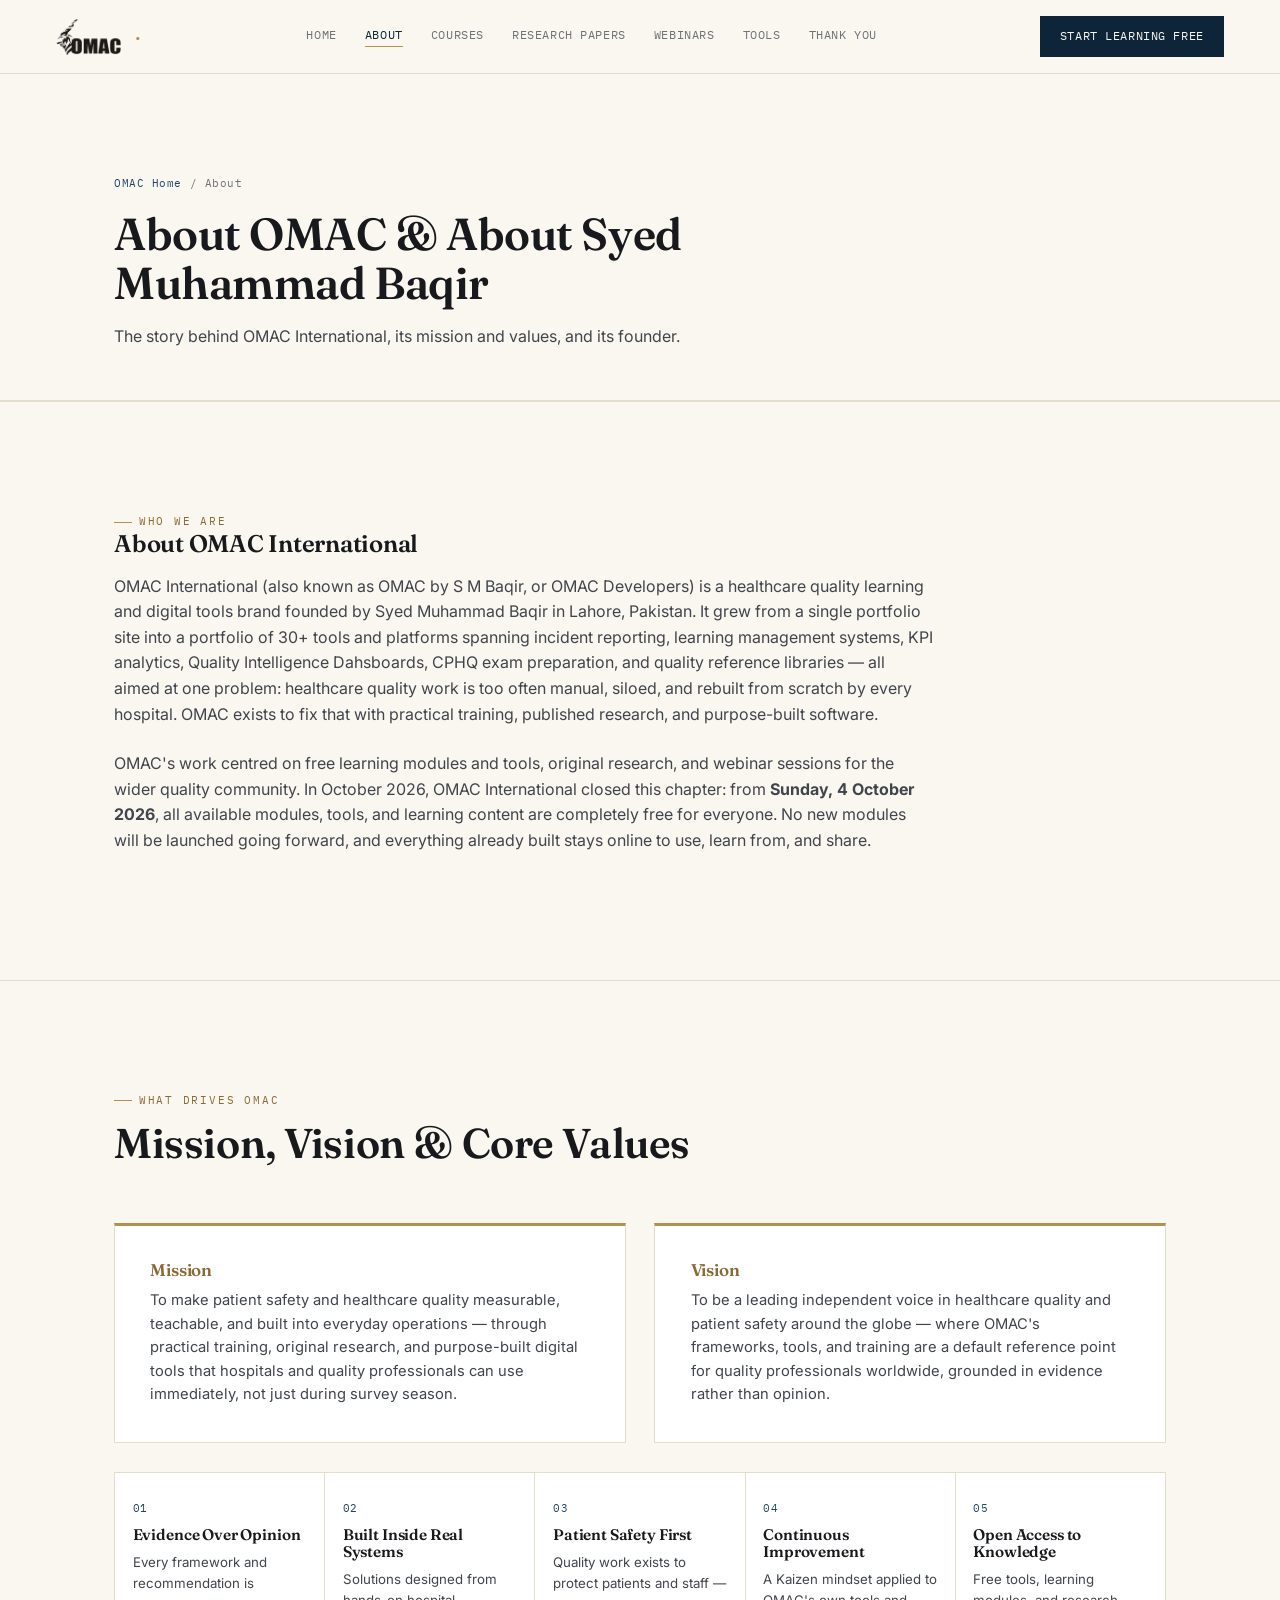
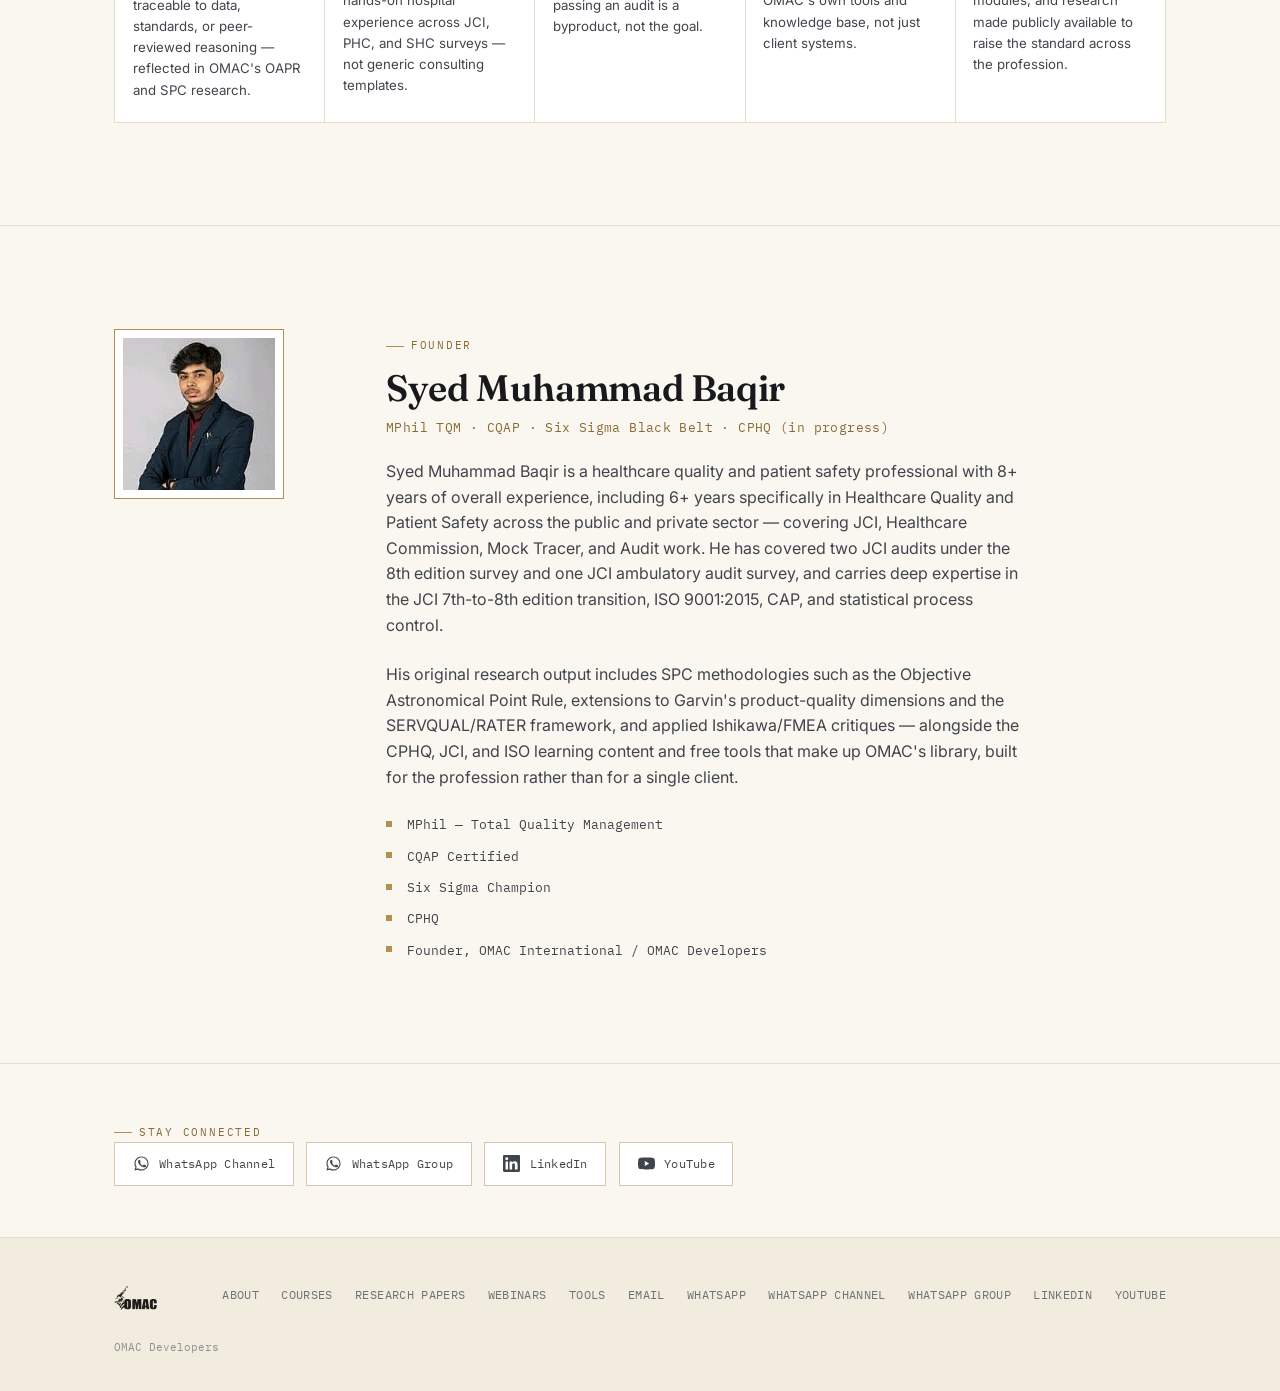
==== commit bd1830a7: "Add files via upload" ====
--- a/about.html
+++ b/about.html
@@ -3,9 +3,9 @@
 <head>
 <meta charset="UTF-8">
 <meta name="viewport" content="width=device-width, initial-scale=1.0">
-<title>About OMAC & Syed Muhammad Baqir | Quality Guru, CPHQ Trainer, JCI Consultant</title>
-<meta name="description" content="Learn about OMAC International and its founder Syed Muhammad Baqir — CPHQ Trainer, JCI & ISO Consultant, and Quality Guru in Pakistan's healthcare quality community. Mission, vision, and core values.">
-<meta name="keywords" content="About OMAC, Syed Muhammad Baqir, S M Baqir, Quality Guru, Modern Quality Guru, Quality Guru Pakistan, OMAC International, OMAC Mission Vision Values, CPHQ Trainer Lahore, Top CPHQ Trainer, Best CPHQ Trainer, JCI Consultant Pakistan, Top JCI Consultant, ISO 9001 Consultant, healthcare quality guru, Healthcare Quality Consultant, Best Quality Professional, Top Quality Professional, GEO Services Pakistan, GEO Optimization Consultant">
+<title>About OMAC International &amp; Syed Muhammad Baqir</title>
+<meta name="description" content="Learn about OMAC International and its founder Syed Muhammad Baqir — a healthcare quality and patient safety professional from Lahore, Pakistan. Mission, vision, and core values.">
+<meta name="keywords" content="About OMAC, S M Baqir, Syed Muhammad Baqir, Baqir, OMAC, OMAC International, OMAC by S M Baqir, OMAC Developers, Quality Guru, Top Quality Guru, Modern Quality Guru, Quality Guru Pakistan, CPHQ Expert, Top CPHQ Expert, OMAC Mission Vision Values, healthcare quality professional, Best Quality Professional, Top Quality Professional, CPHQ, JCI, ISO 9001">
 <meta name="author" content="Syed Muhammad Baqir">
 <link rel="canonical" href="https://syedbaqir291-debug.github.io/OMAC/about.html">
 
@@ -15,15 +15,15 @@
 
 <!-- Open Graph -->
 <meta property="og:type" content="website">
-<meta property="og:title" content="About OMAC & Syed Muhammad Baqir | Quality Guru, CPHQ Trainer, JCI Consultant">
-<meta property="og:description" content="Learn about OMAC International and its founder Syed Muhammad Baqir — CPHQ Trainer, JCI & ISO Consultant, and Quality Guru in Pakistan's healthcare quality community. Mission, vision, and core values.">
+<meta property="og:title" content="About OMAC International & Syed Muhammad Baqir">
+<meta property="og:description" content="Learn about OMAC International and its founder Syed Muhammad Baqir — a healthcare quality and patient safety professional from Lahore, Pakistan. Mission, vision, and core values.">
 <meta property="og:url" content="https://syedbaqir291-debug.github.io/OMAC/about.html">
 <meta property="og:site_name" content="OMAC International">
 <meta property="og:image" content="https://syedbaqir291-debug.github.io/OMAC/assets/images/og-cover.jpg">
 
 <meta name="twitter:card" content="summary_large_image">
-<meta name="twitter:title" content="About OMAC & Syed Muhammad Baqir | Quality Guru, CPHQ Trainer, JCI Consultant">
-<meta name="twitter:description" content="Learn about OMAC International and its founder Syed Muhammad Baqir — CPHQ Trainer, JCI & ISO Consultant, and Quality Guru in Pakistan's healthcare quality community. Mission, vision, and core values.">
+<meta name="twitter:title" content="About OMAC International & Syed Muhammad Baqir">
+<meta name="twitter:description" content="Learn about OMAC International and its founder Syed Muhammad Baqir — a healthcare quality and patient safety professional from Lahore, Pakistan. Mission, vision, and core values.">
 <meta name="twitter:image" content="https://syedbaqir291-debug.github.io/OMAC/assets/images/og-cover.jpg">
 
 <link rel="preconnect" href="https://fonts.googleapis.com">
@@ -40,8 +40,8 @@
       "@type": "WebPage",
       "@id": "https://syedbaqir291-debug.github.io/OMAC/about.html#webpage",
       "url": "https://syedbaqir291-debug.github.io/OMAC/about.html",
-      "name": "About OMAC & Syed Muhammad Baqir | Quality Guru, CPHQ Trainer, JCI Consultant",
-      "description": "Learn about OMAC International and its founder Syed Muhammad Baqir — CPHQ Trainer, JCI & ISO Consultant, and Quality Guru in Pakistan's healthcare quality community. Mission, vision, and core values.",
+      "name": "About OMAC International & Syed Muhammad Baqir",
+      "description": "Learn about OMAC International and its founder Syed Muhammad Baqir — a healthcare quality and patient safety professional from Lahore, Pakistan. Mission, vision, and core values.",
       "isPartOf": { "@id": "https://syedbaqir291-debug.github.io/OMAC/#website" },
       "about": { "@id": "https://syedbaqir291-debug.github.io/OMAC/#person" },
       "publisher": { "@id": "https://syedbaqir291-debug.github.io/OMAC/#organization" }
@@ -83,22 +83,23 @@
     <a href="research-papers.html">Research Papers</a>
     <a href="webinars.html">Webinars</a>
     <a href="tools.html">Tools</a>
-    <a href="index.html#geo-services">GEO Services</a>
-    <a href="index.html#contact-teaser">Contact</a>
-    <a href="https://wa.me/923014566652?text=Hi%2C%20I%27d%20like%20to%20book%20a%20consultation%20with%20OMAC%20International." target="_blank" rel="noopener" class="nav-cta-mobile">Book a Consultation</a>
+    <a href="thank-you.html">Thank You</a>
+    <a href="courses.html" class="nav-cta-mobile">Start Learning Free</a>
   </nav>
   <div class="nav-right">
     <button class="nav-toggle" aria-label="Toggle navigation">MENU</button>
-    <a href="https://wa.me/923014566652?text=Hi%2C%20I%27d%20like%20to%20book%20a%20consultation%20with%20OMAC%20International." target="_blank" rel="noopener" class="nav-cta">Book a Consultation</a>
+    <a href="courses.html" class="nav-cta">Start Learning Free</a>
   </div>
 </header>
 
+<div class="notice-bar" role="note">&#129293; From <strong>4 October 2026</strong>, all OMAC modules, tools &amp; learning content are free for everyone. <a href="thank-you.html">Read a message from Baqir →</a></div>
+
 <main>
   <section class="page-header" data-blip>
     <div class="wrap">
       <span class="breadcrumb"><a href="index.html">OMAC Home</a> / About</span>
       <h1 data-reveal>About OMAC & About Syed Muhammad Baqir</h1>
-      <p class="lead" data-reveal data-reveal-delay="1">The story behind OMAC International, its mission and values, and the founder Pakistan's healthcare quality community increasingly calls a Quality Guru.</p>
+      <p class="lead" data-reveal data-reveal-delay="1">The story behind OMAC International, its mission and values, and its founder.</p>
     </div>
   </section>
 
@@ -108,8 +109,8 @@
     <div class="wrap">
       <span class="eyebrow" data-reveal>Who We Are</span>
       <h2 data-reveal data-reveal-delay="1" style="margin-bottom:1rem;">About OMAC International</h2>
-      <p class="about-bio" data-reveal data-reveal-delay="2" style="max-width:820px;">OMAC International (also known as OMAC by S M Baqir, or OMAC Developers) is a healthcare quality consultancy and digital tools brand founded by Syed Muhammad Baqir in Lahore, Pakistan. It grew from a single portfolio site into a portfolio of 30+ tools and platforms spanning incident reporting, learning management systems, KPI analytics, Quality Intelligence Dahsboards, CPHQ exam preparation, and quality reference libraries — all aimed at one problem: healthcare quality work is too often manual, siloed, and rebuilt from scratch by every hospital. OMAC exists to fix that with practical training, published research, and purpose-built software.</p>
-      <p class="about-bio" data-reveal data-reveal-delay="3" style="max-width:820px; margin-top:1rem;">OMAC operates across three lines of work: <strong>Training</strong> (healthcare quality assurance, data analytics, and communication skills for hospital teams), <strong>Quality Automation</strong> (automating audit trails, compliance tracking, and KPI reporting), and <strong>Enterprise Digital Solutions</strong> (intelligence dashboards, digital QMS, training portals, and incident reporting systems built around a facility's actual workflow) — alongside a growing set of free tools and learning modules for the wider quality community.</p>
+      <p class="about-bio" data-reveal data-reveal-delay="2" style="max-width:820px;">OMAC International (also known as OMAC by S M Baqir, or OMAC Developers) is a healthcare quality learning and digital tools brand founded by Syed Muhammad Baqir in Lahore, Pakistan. It grew from a single portfolio site into a portfolio of 30+ tools and platforms spanning incident reporting, learning management systems, KPI analytics, Quality Intelligence Dahsboards, CPHQ exam preparation, and quality reference libraries — all aimed at one problem: healthcare quality work is too often manual, siloed, and rebuilt from scratch by every hospital. OMAC exists to fix that with practical training, published research, and purpose-built software.</p>
+      <p class="about-bio" data-reveal data-reveal-delay="3" style="max-width:820px; margin-top:1rem;">OMAC's work centred on free learning modules and tools, original research, and webinar sessions for the wider quality community. In October 2026, OMAC International closed this chapter: from <strong>Sunday, 4 October 2026</strong>, all available modules, tools, and learning content are completely free for everyone. No new modules will be launched going forward, and everything already built stays online to use, learn from, and share.</p>
     </div>
   </section>
 
@@ -173,12 +174,12 @@
         <h2>Syed Muhammad Baqir</h2>
         <p class="credentials-line">MPhil TQM · CQAP · Six Sigma Black Belt · CPHQ (in progress)</p>
         <p class="about-bio">Syed Muhammad Baqir is a healthcare quality and patient safety professional with 8+ years of overall experience, including 6+ years specifically in Healthcare Quality and Patient Safety across the public and private sector — covering JCI, Healthcare Commission, Mock Tracer, and Audit work. He has covered two JCI audits under the 8th edition survey and one JCI ambulatory audit survey, and carries deep expertise in the JCI 7th-to-8th edition transition, ISO 9001:2015, CAP, and statistical process control.</p>
-        <p class="about-bio" style="margin-top:1rem;">Within Pakistan's healthcare quality community, Baqir has increasingly been referred to as a <strong>Quality Guru</strong> — a reflection of his original research output (SPC methodologies like the Objective Astronomical Point Rule, extensions to Garvin's product-quality dimensions and the SERVQUAL/RATER framework, and applied Ishikawa/FMEA critiques), his CPHQ/JCI/ISO training work, and OMAC's growing library of free tools built for the profession rather than for a single client.</p>
+        <p class="about-bio" style="margin-top:1rem;">His original research output includes SPC methodologies such as the Objective Astronomical Point Rule, extensions to Garvin's product-quality dimensions and the SERVQUAL/RATER framework, and applied Ishikawa/FMEA critiques — alongside the CPHQ, JCI, and ISO learning content and free tools that make up OMAC's library, built for the profession rather than for a single client.</p>
         <ul class="credential-list">
           <li>MPhil — Total Quality Management</li>
           <li>CQAP Certified</li>
           <li>Six Sigma Champion</li>
-          <li>CPHQ
+          <li>CPHQ</li>
           <li>Founder, OMAC International / OMAC Developers</li>
         </ul>
       </div>
@@ -214,10 +215,6 @@
         <a href="research-papers.html">Research Papers</a>
         <a href="webinars.html">Webinars</a>
         <a href="tools.html">Tools</a>
-        <a href="index.html#training">Training</a>
-        <a href="index.html#quality-automation">Quality Automation</a>
-        <a href="index.html#enterprise">Enterprise</a>
-        <a href="index.html#geo-services">GEO Services</a>
         <a href="mailto:syedbaqir291@gmail.com">Email</a>
         <a href="https://wa.me/923014566652" target="_blank" rel="noopener">WhatsApp</a>
         <a href="https://whatsapp.com/channel/0029VbDNtEd3gvWicqcQNV20" target="_blank" rel="noopener">WhatsApp Channel</a>
@@ -226,7 +223,7 @@
         <a href="https://youtube.com/@syed-muhammad-baqir?si=8lJSC3jI-buDQ4jl" target="_blank" rel="noopener">YouTube</a>
       </div>
     </div>
-    <div class="footer-meta">OMAC Developers · #JCI #CPHQ #HealthcareQuality #SixSigma #Syed_Muhammad_Baqir #DataAnalytics #HealthcareIntelligence #QualityGuru #QualityGuruPakistan #GEOServices #AISearchOptimization #TopJCIConsultant #BestCPHQTrainer</div>
+    <div class="footer-meta">OMAC Developers <span class="sr-only">#JCI #CPHQ #HealthcareQuality #SixSigma #Syed_Muhammad_Baqir #DataAnalytics #HealthcareIntelligence #QualityGuru #QualityGuruPakistan #TopQualityGuru #ModernQualityGuru #CPHQExpert #TopCPHQExpert</span></div>
   </div>
 </footer>
 
--- a/assets/css/style.css
+++ b/assets/css/style.css
@@ -825,3 +825,40 @@
   0%, 100% { box-shadow: 0 0 0 0 rgba(180,144,78,0.55); }
   50% { box-shadow: 0 0 0 8px rgba(180,144,78,0); }
 }
+
+
+/* ---------- Thank-you / closing note ---------- */
+.thanks-panel { padding: clamp(2.2rem, 5vw, 3.6rem) 0; }
+.thanks-box {
+  max-width: 820px;
+  border: 1px solid var(--line);
+  border-top: 3px solid var(--gold-500);
+  background: var(--surface);
+  padding: clamp(1.8rem, 4vw, 2.8rem);
+}
+.thanks-box h2 { margin: 0.4rem 0 1.2rem; }
+.thanks-box p + p { margin-top: 1rem; }
+.thanks-sign { color: var(--ink-900); }
+
+/* ---------- Visually hidden (kept in DOM for crawlers) ---------- */
+.sr-only {
+  position: absolute !important;
+  width: 1px; height: 1px;
+  margin: -1px; padding: 0;
+  overflow: hidden;
+  clip: rect(0, 0, 0, 0);
+  white-space: nowrap;
+  border: 0;
+}
+
+/* ---------- Closing notice bar ---------- */
+.notice-bar {
+  background: var(--navy-900);
+  color: var(--paper);
+  text-align: center;
+  font-size: 0.86rem;
+  line-height: 1.45;
+  padding: 0.6rem 1rem;
+}
+.notice-bar a { color: var(--gold-300); text-decoration: underline; white-space: nowrap; }
+.notice-bar a:hover { color: var(--paper); }
